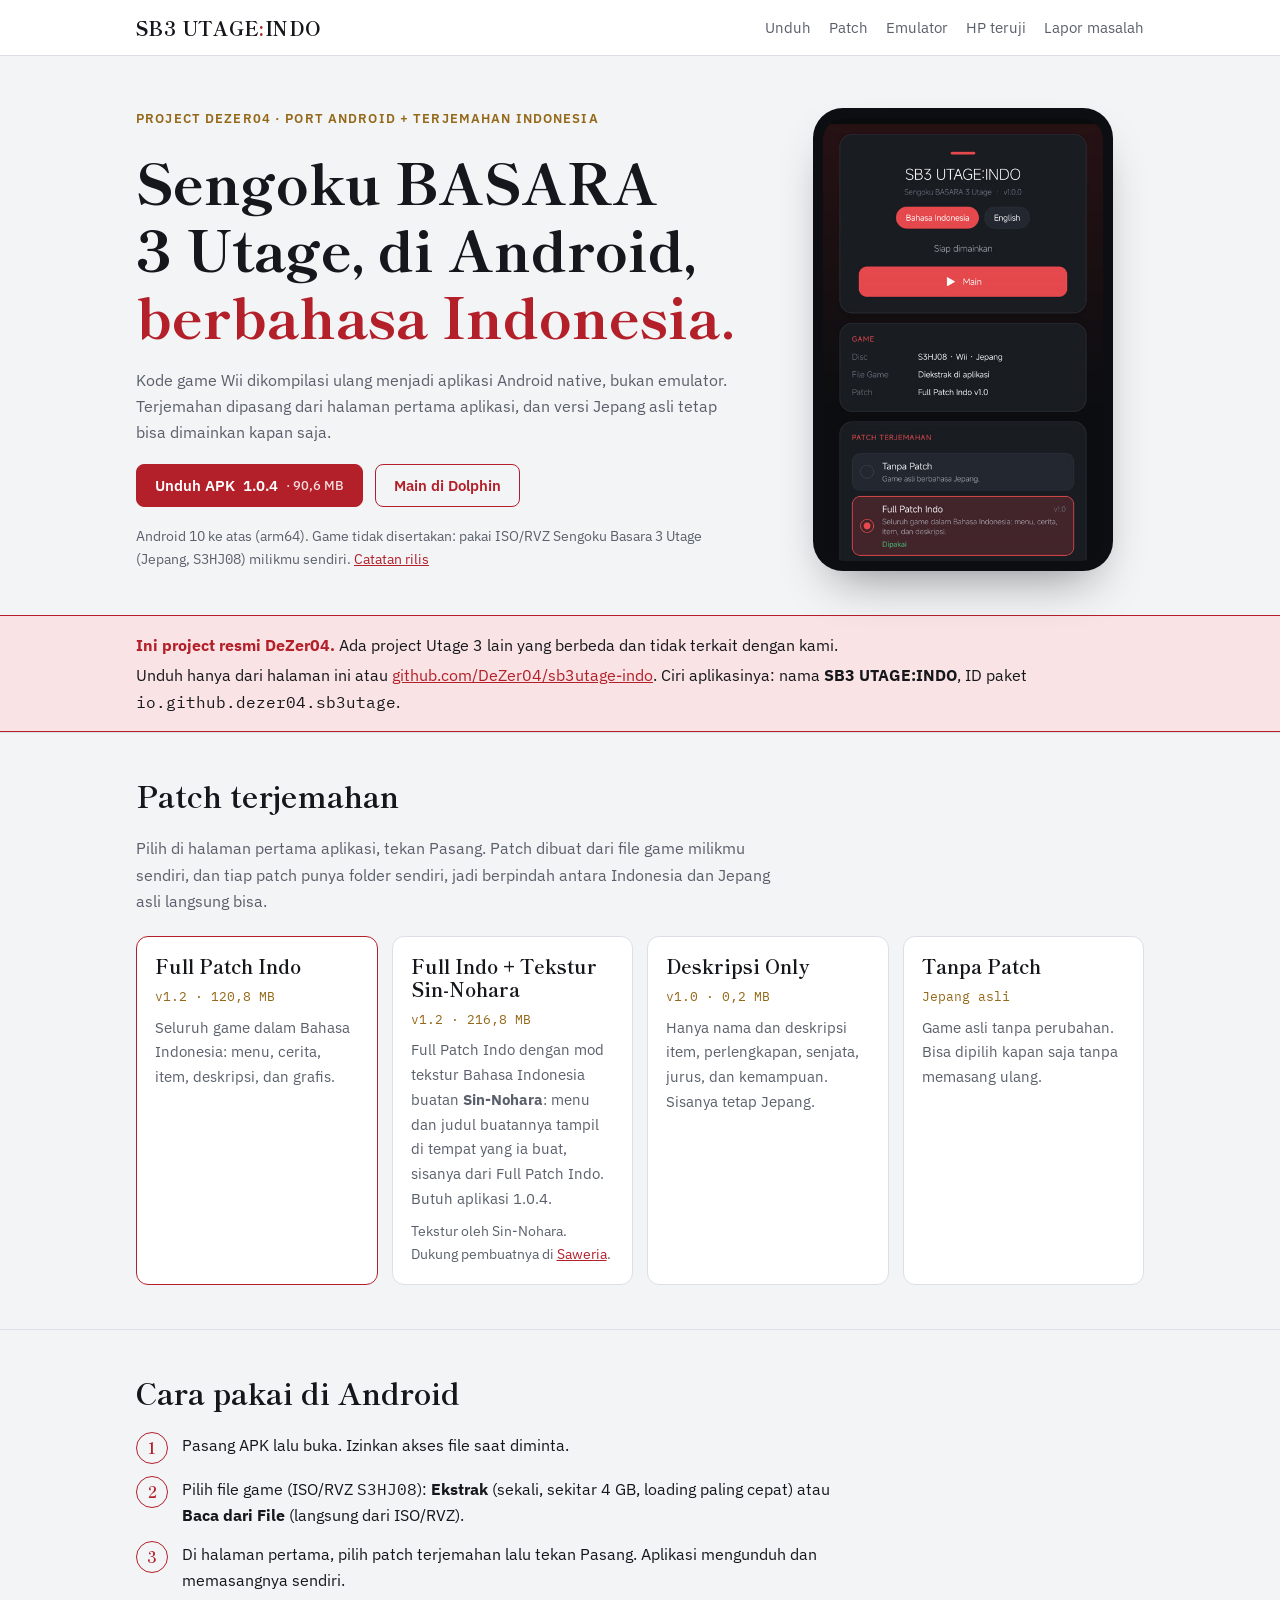
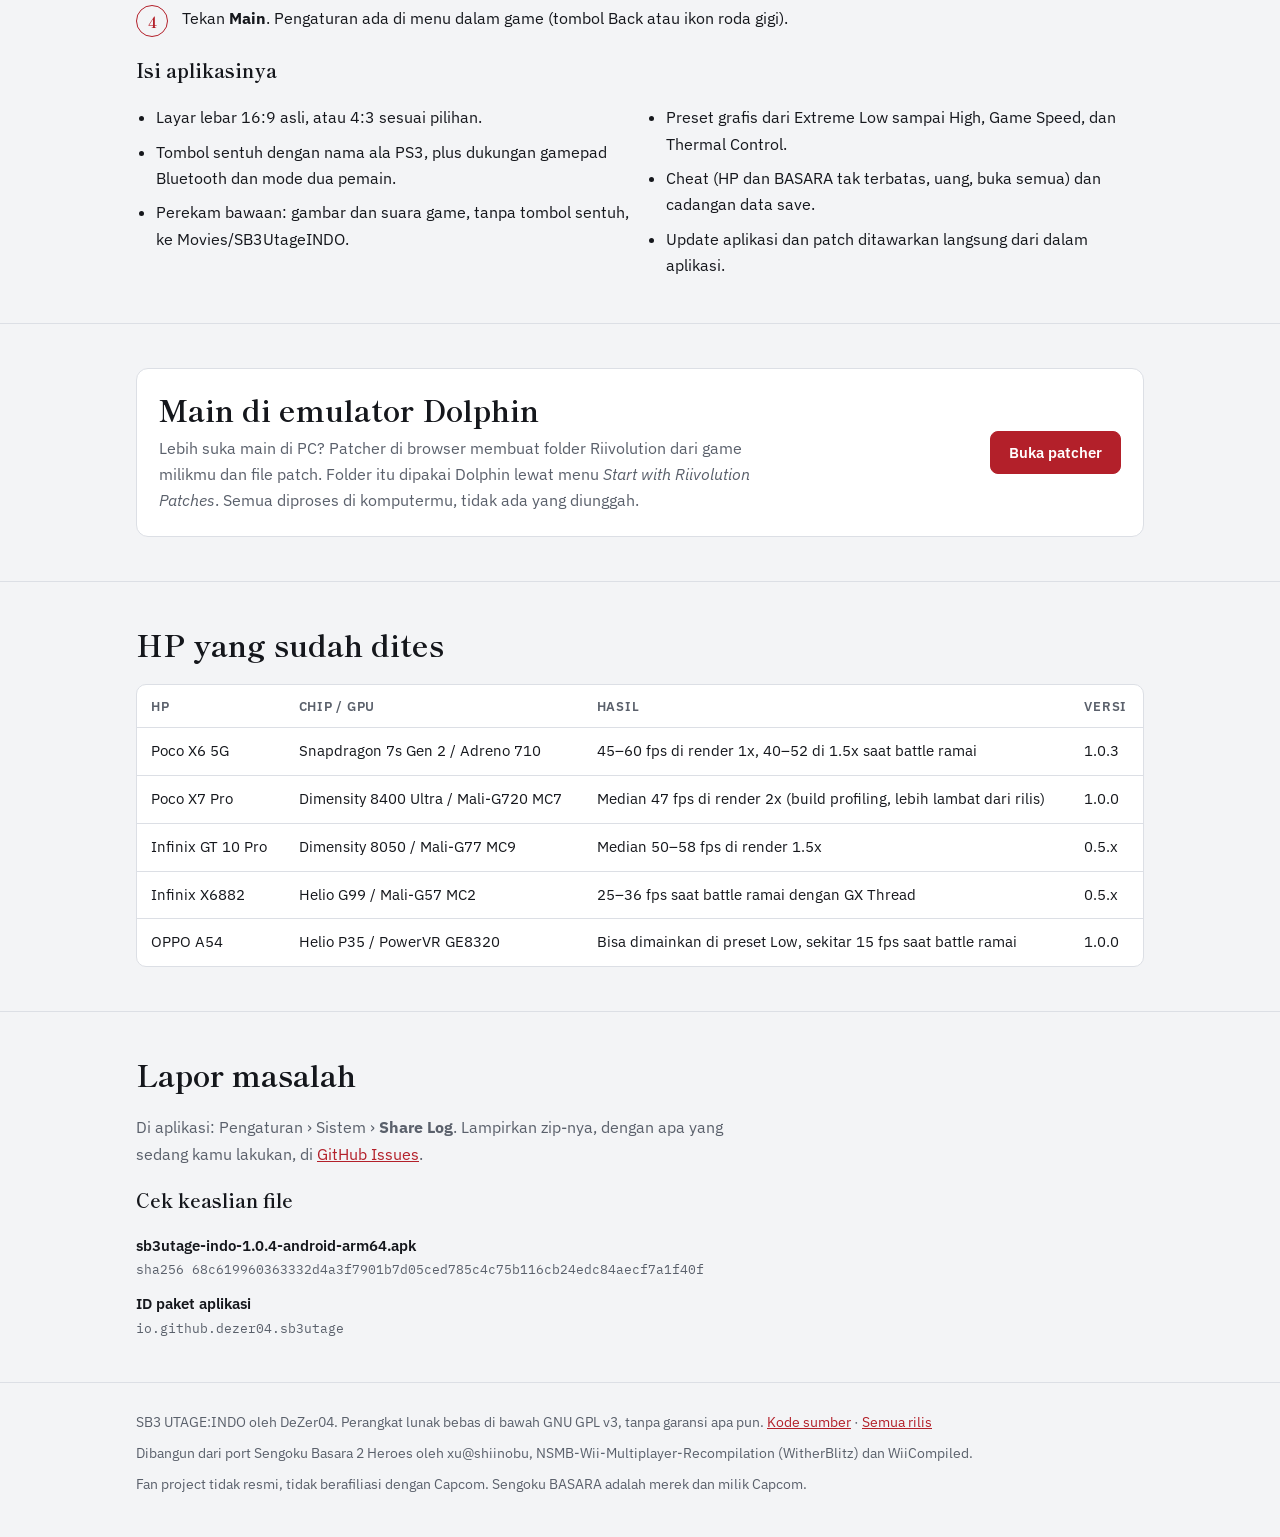
==== docs/index.html @ 21f409cb "1.0.4 (vc68): Full Indo + Sin-Nohara Textures A third translation patch, full-sn: Full Patch Indo v1" ====
<!doctype html>
<html lang="id">
<head>
<meta charset="utf-8">
<meta name="viewport" content="width=device-width, initial-scale=1, viewport-fit=cover">
<title>SB3 UTAGE:INDO</title>
<meta name="description" content="Sengoku BASARA 3 Utage di Android dengan terjemahan Bahasa Indonesia. Project DeZer04: port native (bukan emulator), patch terjemahan, dan patcher untuk Dolphin.">
<link rel="preconnect" href="https://fonts.googleapis.com">
<link rel="stylesheet" href="https://fonts.googleapis.com/css2?family=Shippori+Mincho+B1:wght@700;800&family=IBM+Plex+Sans:wght@400;500;600&family=IBM+Plex+Mono:wght@400;500&display=swap">
<link rel="stylesheet" href="assets/site.css">
<style>
.hero .wrap { display: grid; grid-template-columns: minmax(0, 1.25fr) minmax(0, .75fr); gap: 40px; align-items: center; padding-block: 52px 44px; }
.hero h1 { font-size: clamp(34px, 5.4vw, 56px); font-weight: 800; }
.hero h1 em { font-style: normal; color: var(--crimson); }
.hero .copy { display: grid; gap: 18px; min-width: 0; }
.hero .actions { display: flex; gap: 12px; flex-wrap: wrap; }
.hero .req { font-size: 14px; color: var(--muted); }
.phone { justify-self: center; width: min(300px, 100%); border-radius: 30px; padding: 10px; background: #0d0e11; box-shadow: 0 24px 50px -20px rgba(0,0,0,.45); }
.phone img { display: block; border-radius: 22px; width: 100%; }
.patches { display: grid; grid-template-columns: repeat(auto-fit, minmax(220px, 1fr)); gap: 14px; }
.patch { background: var(--paper); border: 1px solid var(--line); border-radius: 12px; padding: 18px; display: grid; gap: 8px; align-content: start; }
.patch.main { border-color: var(--crimson); }
.patch .ver { font-family: var(--mono); font-size: 13px; color: var(--gold); }
.patch p { font-size: 15px; color: var(--muted); }
.patch .credit { font-size: 14px; }
.features { columns: 2 280px; column-gap: 32px; margin: 0; padding-left: 20px; }
.features li { break-inside: avoid; margin-bottom: 8px; }
.emu { display: grid; grid-template-columns: minmax(0, 1fr) auto; gap: 20px; align-items: center; background: var(--paper); border: 1px solid var(--line); border-radius: 12px; padding: 22px; }
.emu p { color: var(--muted); max-width: 62ch; }
dl.sums { margin: 0; display: grid; gap: 12px; }
dl.sums dt { font-weight: 600; font-size: 15px; }
dl.sums dd { margin: 2px 0 0; font: 13px/1.5 var(--mono); color: var(--muted); overflow-wrap: anywhere; }
@media (max-width: 760px) {
  .hero .wrap { grid-template-columns: 1fr; padding-block: 36px 32px; }
  .emu { grid-template-columns: 1fr; }
}
</style>
</head>
<body>
<header class="top">
  <div class="wrap">
    <a class="mark" href="./">SB3 UTAGE<span>:</span>INDO</a>
    <nav aria-label="Bagian halaman">
      <a href="#unduh">Unduh</a>
      <a href="#patch">Patch</a>
      <a href="patcher/">Emulator</a>
      <a href="#hp">HP teruji</a>
      <a href="#lapor">Lapor masalah</a>
    </nav>
  </div>
</header>

<main>
  <section class="hero" id="unduh">
    <div class="wrap">
      <div class="copy">
        <div class="eyebrow">Project DeZer04 · port Android + terjemahan Indonesia</div>
        <h1>Sengoku BASARA 3 Utage, di Android, <em>berbahasa Indonesia.</em></h1>
        <p class="lead">Kode game Wii dikompilasi ulang menjadi aplikasi Android native, bukan emulator. Terjemahan dipasang dari halaman pertama aplikasi, dan versi Jepang asli tetap bisa dimainkan kapan saja.</p>
        <div class="actions">
          <a class="btn primary" id="apk-link" href="https://github.com/DeZer04/sb3utage-indo/releases/download/v1.0.4/sb3utage-indo-1.0.4-android-arm64.apk">Unduh APK <span id="apk-ver">1.0.4</span> <small id="apk-size">· 90,6 MB</small></a>
          <a class="btn ghost" href="patcher/">Main di Dolphin</a>
        </div>
        <p class="req">Android 10 ke atas (arm64). Game tidak disertakan: pakai ISO/RVZ Sengoku Basara 3 Utage (Jepang, <span class="mono">S3HJ08</span>) milikmu sendiri. <a id="rel-link" href="https://github.com/DeZer04/sb3utage-indo/releases/tag/v1.0.4">Catatan rilis</a></p>
      </div>
      <div class="phone"><img src="assets/launcher.jpg" width="480" height="759" alt="Halaman pertama aplikasi SB3 UTAGE:INDO: tombol Main, info game S3HJ08, dan daftar patch terjemahan."></div>
    </div>
  </section>

  <div class="official" role="note">
    <div class="wrap">
      <p><strong>Ini project resmi DeZer04.</strong> Ada project Utage 3 lain yang berbeda dan tidak terkait dengan kami.</p>
      <p>Unduh hanya dari halaman ini atau <a href="https://github.com/DeZer04/sb3utage-indo">github.com/DeZer04/sb3utage-indo</a>. Ciri aplikasinya: nama <b>SB3 UTAGE:INDO</b>, ID paket <span class="mono">io.github.dezer04.sb3utage</span>.</p>
    </div>
  </div>

  <section class="block" id="patch">
    <div class="wrap">
      <h2>Patch terjemahan</h2>
      <p class="lead">Pilih di halaman pertama aplikasi, tekan Pasang. Patch dibuat dari file game milikmu sendiri, dan tiap patch punya folder sendiri, jadi berpindah antara Indonesia dan Jepang asli langsung bisa.</p>
      <div class="patches">
        <div class="patch main">
          <h3>Full Patch Indo</h3>
          <div class="ver" id="ver-full">v1.2 · 120,8 MB</div>
          <p>Seluruh game dalam Bahasa Indonesia: menu, cerita, item, deskripsi, dan grafis.</p>
        </div>
        <div class="patch">
          <h3>Full Indo + Tekstur Sin-Nohara</h3>
          <div class="ver" id="ver-full-sn">v1.2 · 216,8 MB</div>
          <p>Full Patch Indo dengan mod tekstur Bahasa Indonesia buatan <b>Sin-Nohara</b>: menu dan judul buatannya tampil di tempat yang ia buat, sisanya dari Full Patch Indo. Butuh aplikasi 1.0.4.</p>
          <p class="credit">Tekstur oleh Sin-Nohara. Dukung pembuatnya di <a href="https://saweria.co/SinNohara">Saweria</a>.</p>
        </div>
        <div class="patch">
          <h3>Deskripsi Only</h3>
          <div class="ver" id="ver-desc">v1.0 · 0,2 MB</div>
          <p>Hanya nama dan deskripsi item, perlengkapan, senjata, jurus, dan kemampuan. Sisanya tetap Jepang.</p>
        </div>
        <div class="patch">
          <h3>Tanpa Patch</h3>
          <div class="ver">Jepang asli</div>
          <p>Game asli tanpa perubahan. Bisa dipilih kapan saja tanpa memasang ulang.</p>
        </div>
      </div>
    </div>
  </section>

  <section class="block" id="cara">
    <div class="wrap">
      <h2>Cara pakai di Android</h2>
      <ol class="steps">
        <li><div>Pasang APK lalu buka. Izinkan akses file saat diminta.</div></li>
        <li><div>Pilih file game (ISO/RVZ <span class="mono">S3HJ08</span>): <b>Ekstrak</b> (sekali, sekitar 4 GB, loading paling cepat) atau <b>Baca dari File</b> (langsung dari ISO/RVZ).</div></li>
        <li><div>Di halaman pertama, pilih patch terjemahan lalu tekan Pasang. Aplikasi mengunduh dan memasangnya sendiri.</div></li>
        <li><div>Tekan <b>Main</b>. Pengaturan ada di menu dalam game (tombol Back atau ikon roda gigi).</div></li>
      </ol>
      <h3>Isi aplikasinya</h3>
      <ul class="features">
        <li>Layar lebar 16:9 asli, atau 4:3 sesuai pilihan.</li>
        <li>Tombol sentuh dengan nama ala PS3, plus dukungan gamepad Bluetooth dan mode dua pemain.</li>
        <li>Perekam bawaan: gambar dan suara game, tanpa tombol sentuh, ke Movies/SB3UtageINDO.</li>
        <li>Preset grafis dari Extreme Low sampai High, Game Speed, dan Thermal Control.</li>
        <li>Cheat (HP dan BASARA tak terbatas, uang, buka semua) dan cadangan data save.</li>
        <li>Update aplikasi dan patch ditawarkan langsung dari dalam aplikasi.</li>
      </ul>
    </div>
  </section>

  <section class="block" id="emulator">
    <div class="wrap">
      <div class="emu">
        <div style="display:grid;gap:8px">
          <h2>Main di emulator Dolphin</h2>
          <p>Lebih suka main di PC? Patcher di browser membuat folder Riivolution dari game milikmu dan file patch. Folder itu dipakai Dolphin lewat menu <i>Start with Riivolution Patches</i>. Semua diproses di komputermu, tidak ada yang diunggah.</p>
        </div>
        <a class="btn primary" href="patcher/">Buka patcher</a>
      </div>
    </div>
  </section>

  <section class="block" id="hp">
    <div class="wrap">
      <h2>HP yang sudah dites</h2>
      <div class="table">
        <table>
          <thead><tr><th>HP</th><th>Chip / GPU</th><th>Hasil</th><th>Versi</th></tr></thead>
          <tbody>
            <tr><td>Poco X6 5G</td><td>Snapdragon 7s Gen 2 / Adreno 710</td><td>45–60 fps di render 1x, 40–52 di 1.5x saat battle ramai</td><td class="num">1.0.3</td></tr>
            <tr><td>Poco X7 Pro</td><td>Dimensity 8400 Ultra / Mali-G720 MC7</td><td>Median 47 fps di render 2x (build profiling, lebih lambat dari rilis)</td><td class="num">1.0.0</td></tr>
            <tr><td>Infinix GT 10 Pro</td><td>Dimensity 8050 / Mali-G77 MC9</td><td>Median 50–58 fps di render 1.5x</td><td class="num">0.5.x</td></tr>
            <tr><td>Infinix X6882</td><td>Helio G99 / Mali-G57 MC2</td><td>25–36 fps saat battle ramai dengan GX Thread</td><td class="num">0.5.x</td></tr>
            <tr><td>OPPO A54</td><td>Helio P35 / PowerVR GE8320</td><td>Bisa dimainkan di preset Low, sekitar 15 fps saat battle ramai</td><td class="num">1.0.0</td></tr>
          </tbody>
        </table>
      </div>
    </div>
  </section>

  <section class="block" id="lapor">
    <div class="wrap">
      <h2>Lapor masalah</h2>
      <p class="lead">Di aplikasi: Pengaturan › Sistem › <b>Share Log</b>. Lampirkan zip-nya, dengan apa yang sedang kamu lakukan, di <a href="https://github.com/DeZer04/sb3utage-indo/issues">GitHub Issues</a>.</p>
      <h3>Cek keaslian file</h3>
      <dl class="sums">
        <div><dt id="sum-apk-name">sb3utage-indo-1.0.4-android-arm64.apk</dt><dd id="sum-apk">sha256 68c619960363332d4a3f7901b7d05ced785c4c75b116cb24edc84aecf7a1f40f</dd></div>
        <div><dt>ID paket aplikasi</dt><dd>io.github.dezer04.sb3utage</dd></div>
      </dl>
    </div>
  </section>
</main>

<footer>
  <div class="wrap">
    <p>SB3 UTAGE:INDO oleh DeZer04. Perangkat lunak bebas di bawah GNU GPL v3, tanpa garansi apa pun. <a href="https://github.com/DeZer04/sb3utage-indo">Kode sumber</a> · <a href="https://github.com/DeZer04/sb3utage-indo/releases">Semua rilis</a></p>
    <p>Dibangun dari port Sengoku Basara 2 Heroes oleh xu@shiinobu, NSMB-Wii-Multiplayer-Recompilation (WitherBlitz) dan WiiCompiled.</p>
    <p>Fan project tidak resmi, tidak berafiliasi dengan Capcom. Sengoku BASARA adalah merek dan milik Capcom.</p>
  </div>
</footer>

<script>
// The newest release (pre-releases included, as the app's updater) and the patch catalog, when GitHub
// answers; the page reads correctly with the values written above when it does not.
(function () {
  const newer = (a, b) => {
    const x = a.split('.').map((n) => parseInt(n, 10) || 0), y = b.split('.').map((n) => parseInt(n, 10) || 0);
    for (let i = 0; i < Math.max(x.length, y.length); i++) if ((x[i] || 0) !== (y[i] || 0)) return (x[i] || 0) > (y[i] || 0);
    return false;
  };
  // Decimal megabytes with an Indonesian comma, as the release notes write them.
  const mb = (n) => (n / 1e6).toFixed(1).replace('.', ',') + ' MB';
  fetch('https://api.github.com/repos/DeZer04/sb3utage-indo/releases?per_page=20')
    .then((r) => (r.ok ? r.json() : Promise.reject()))
    .then((list) => {
      let best = null;
      for (const rel of list) {
        if (rel.draft) continue;
        const apk = (rel.assets || []).find((a) => a.name.endsWith('-android-arm64.apk'));
        if (!apk) continue;
        const v = rel.tag_name.replace(/^v/i, '');
        if (!best || newer(v, best.v)) best = { v, apk, url: rel.html_url };
      }
      if (!best) return;
      document.getElementById('apk-link').href = best.apk.browser_download_url;
      document.getElementById('apk-ver').textContent = best.v;
      document.getElementById('apk-size').textContent = '· ' + mb(best.apk.size);
      document.getElementById('rel-link').href = best.url;
      document.getElementById('sum-apk-name').textContent = best.apk.name;
      if (best.apk.digest) document.getElementById('sum-apk').textContent = best.apk.digest.replace(':', ' ');
    })
    .catch(() => {});
  fetch('https://raw.githubusercontent.com/DeZer04/sb3utage-indo/main/patches.json')
    .then((r) => (r.ok ? r.json() : Promise.reject()))
    .then((cat) => {
      for (const p of [...(cat.patches || []), ...(cat.patches2 || [])]) {
        const el = ['full', 'full-sn', 'desc'].includes(p.id) && document.getElementById('ver-' + p.id);
        if (el) el.textContent = 'v' + p.version + ' · ' + mb(p.size);
      }
    })
    .catch(() => {});
})();
</script>
</body>
</html>
---- docs/assets/site.css ----
/* SB3 UTAGE:INDO site. Ink and paper with Basara crimson and a gold trim; a mincho display face for the
   Sengoku voice, Plex for reading and for the data (versions, sizes, checksums). */
:root {
  --bg: #f3f4f6;
  --paper: #ffffff;
  --ink: #15171c;
  --muted: #5a606b;
  --line: #dcdfe5;
  --crimson: #b3202a;
  --crimson-ink: #ffffff;
  --crimson-wash: #f9e3e4;
  --gold: #946818;
  --ok: #1d7a4b;
  --warn: #9a5a00;
  --display: "Shippori Mincho B1", "Noto Serif JP", Georgia, serif;
  --body: "IBM Plex Sans", "Segoe UI", system-ui, sans-serif;
  --mono: "IBM Plex Mono", ui-monospace, Menlo, Consolas, monospace;
  color-scheme: light;
}
@media (prefers-color-scheme: dark) {
  :root:not([data-theme="light"]) {
    --bg: #111216; --paper: #1a1c22; --ink: #e9eaee; --muted: #9aa0ab; --line: #2b2e36;
    --crimson: #ff5a62; --crimson-ink: #1a0b0c; --crimson-wash: #36191c; --gold: #d9a74b;
    --ok: #4cc38a; --warn: #e0a34a; color-scheme: dark;
  }
}
:root[data-theme="dark"] {
  --bg: #111216; --paper: #1a1c22; --ink: #e9eaee; --muted: #9aa0ab; --line: #2b2e36;
  --crimson: #ff5a62; --crimson-ink: #1a0b0c; --crimson-wash: #36191c; --gold: #d9a74b;
  --ok: #4cc38a; --warn: #e0a34a; color-scheme: dark;
}
* { box-sizing: border-box; }
[hidden] { display: none !important; }
html { -webkit-text-size-adjust: 100%; }
body {
  margin: 0; background: var(--bg); color: var(--ink); font: 16px/1.65 var(--body);
}
.wrap {
  max-width: 1040px; margin: 0 auto;
  padding-left: max(16px, env(safe-area-inset-left, 0px));
  padding-right: max(16px, env(safe-area-inset-right, 0px));
}
a { color: var(--crimson); }
a:focus-visible, button:focus-visible, .btn:focus-visible { outline: 3px solid var(--gold); outline-offset: 2px; }
img { max-width: 100%; height: auto; }
h1, h2, h3 { font-family: var(--display); line-height: 1.2; text-wrap: balance; margin: 0; }
h2 { font-size: clamp(24px, 3.2vw, 30px); }
h3 { font-size: 19px; }
p { margin: 0; }
.eyebrow { font-size: 12.5px; letter-spacing: .09em; text-transform: uppercase; font-weight: 600; color: var(--gold); }
.muted { color: var(--muted); }
.mono { font-family: var(--mono); }

/* top bar */
.top { border-bottom: 1px solid var(--line); background: var(--paper); }
.top .wrap { display: flex; align-items: center; justify-content: space-between; gap: 16px; flex-wrap: wrap; padding-block: 12px; }
.mark { font-family: var(--display); font-weight: 800; font-size: 19px; color: var(--ink); text-decoration: none; letter-spacing: .02em; }
.mark span { color: var(--crimson); }
.top nav { display: flex; gap: 6px 18px; flex-wrap: wrap; font-size: 14.5px; }
.top nav a { color: var(--muted); text-decoration: none; }
.top nav a:hover { color: var(--ink); }

/* buttons */
.btn {
  display: inline-flex; align-items: center; gap: 8px; font: 600 15px var(--body); text-decoration: none;
  border-radius: 8px; padding: 11px 18px; border: 1.5px solid var(--crimson); cursor: pointer;
}
.btn.primary { background: var(--crimson); color: var(--crimson-ink); }
.btn.ghost { background: transparent; color: var(--crimson); }
.btn[disabled] { opacity: .45; cursor: not-allowed; }
.btn small { font-weight: 500; opacity: .85; }

section.block { padding-block: 44px; border-top: 1px solid var(--line); }
section.block > .wrap { display: grid; gap: 22px; }
/* Grid children shrink to the screen; a wide table scrolls inside its own box instead of widening the page. */
.wrap > * { min-width: 0; }
.lead { max-width: 64ch; color: var(--muted); }

/* the official-project band */
.official { background: var(--crimson-wash); border-block: 1.5px solid var(--crimson); }
.official .wrap { padding-block: 16px; display: grid; gap: 4px; }
.official strong { color: var(--crimson); }

table { border-collapse: collapse; width: 100%; font-size: 15px; }
.table { overflow-x: auto; border: 1px solid var(--line); border-radius: 10px; background: var(--paper); }
th, td { text-align: left; padding: 11px 14px; border-top: 1px solid var(--line); vertical-align: top; }
thead th { border-top: 0; font-size: 12.5px; letter-spacing: .06em; text-transform: uppercase; color: var(--muted); font-weight: 600; }
td.num { font-variant-numeric: tabular-nums; white-space: nowrap; }

ol.steps { margin: 0; padding: 0; list-style: none; counter-reset: s; display: grid; gap: 12px; max-width: 70ch; }
ol.steps > li { counter-increment: s; display: grid; grid-template-columns: 34px 1fr; gap: 12px; align-items: start; }
ol.steps > li::before {
  content: counter(s); font: 700 15px var(--display); color: var(--crimson); border: 1.5px solid var(--crimson);
  border-radius: 50%; width: 30px; height: 30px; display: grid; place-items: center;
}

footer { border-top: 1px solid var(--line); padding-block: 28px 40px; color: var(--muted); font-size: 14px; }
footer .wrap { display: grid; gap: 8px; }

@media (prefers-reduced-motion: no-preference) {
  .btn { transition: filter .15s, transform .15s; }
  .btn:not([disabled]):hover { filter: brightness(1.07); }
}
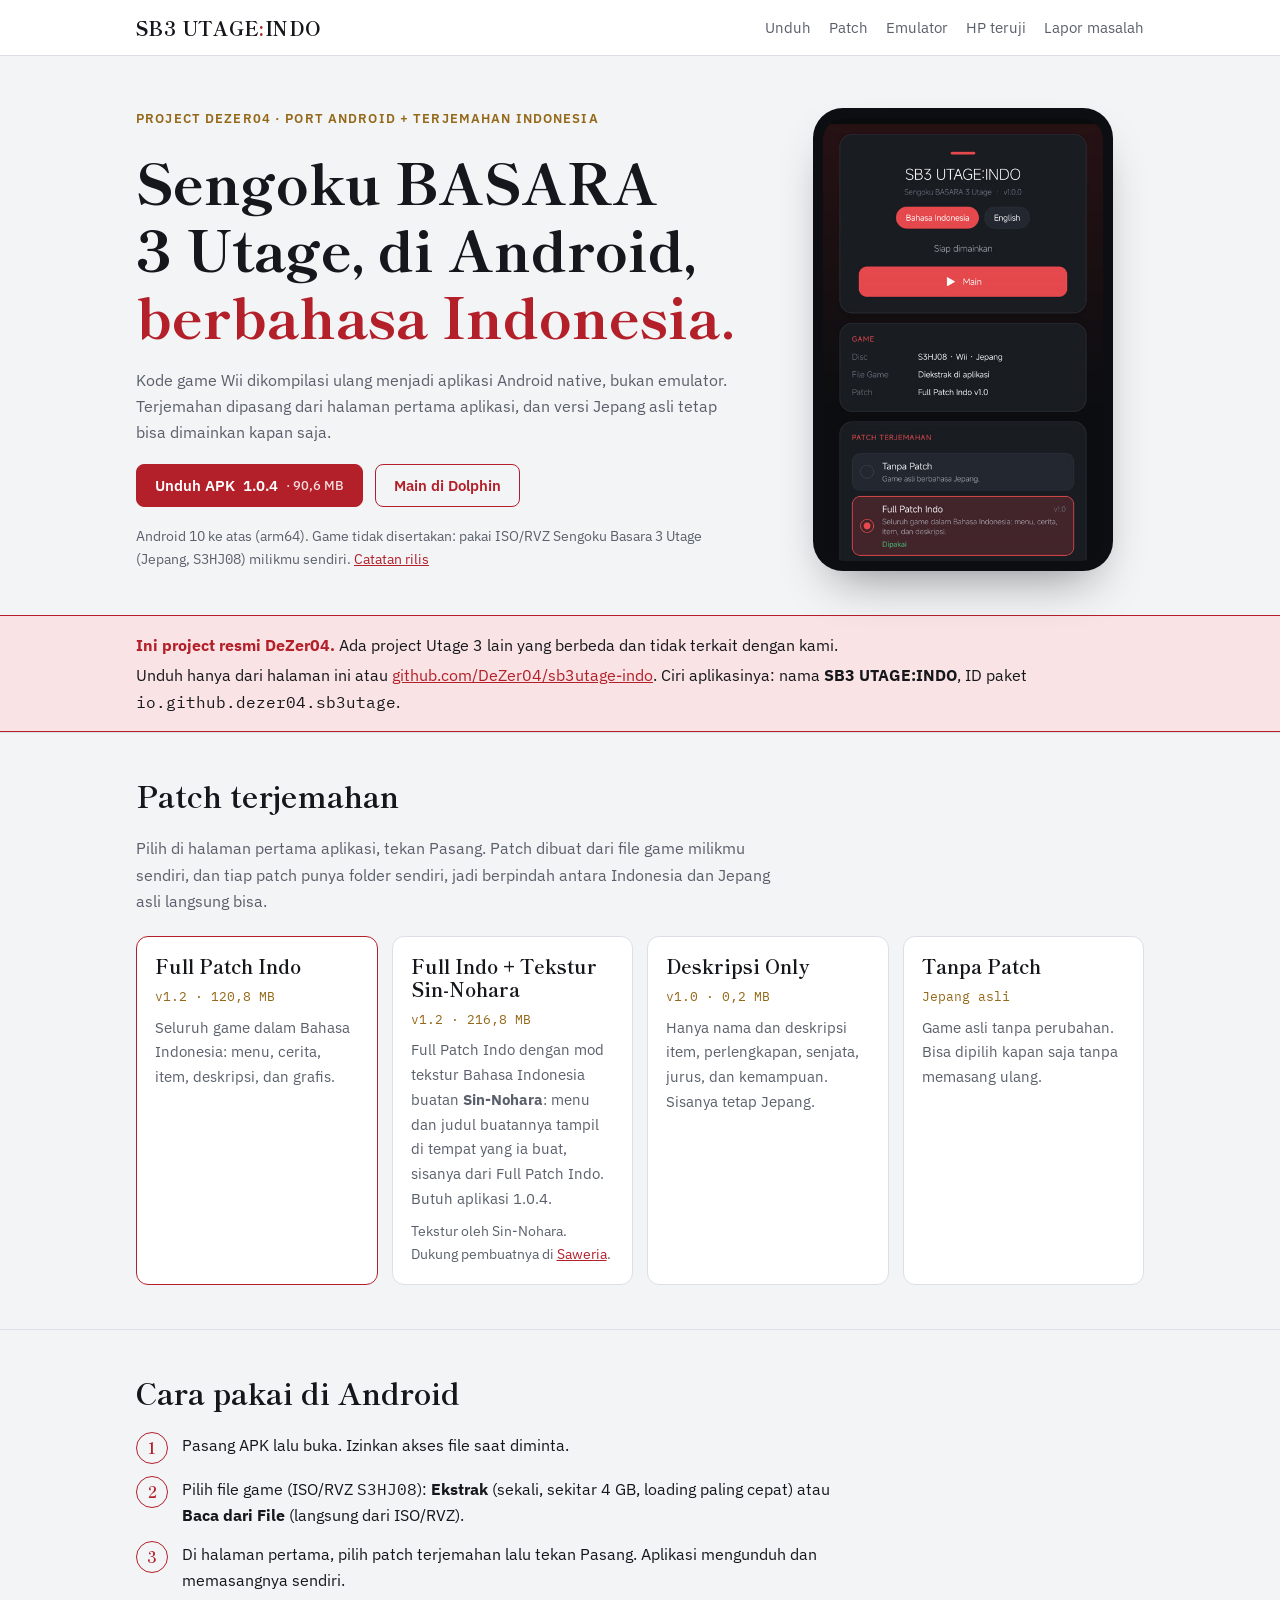
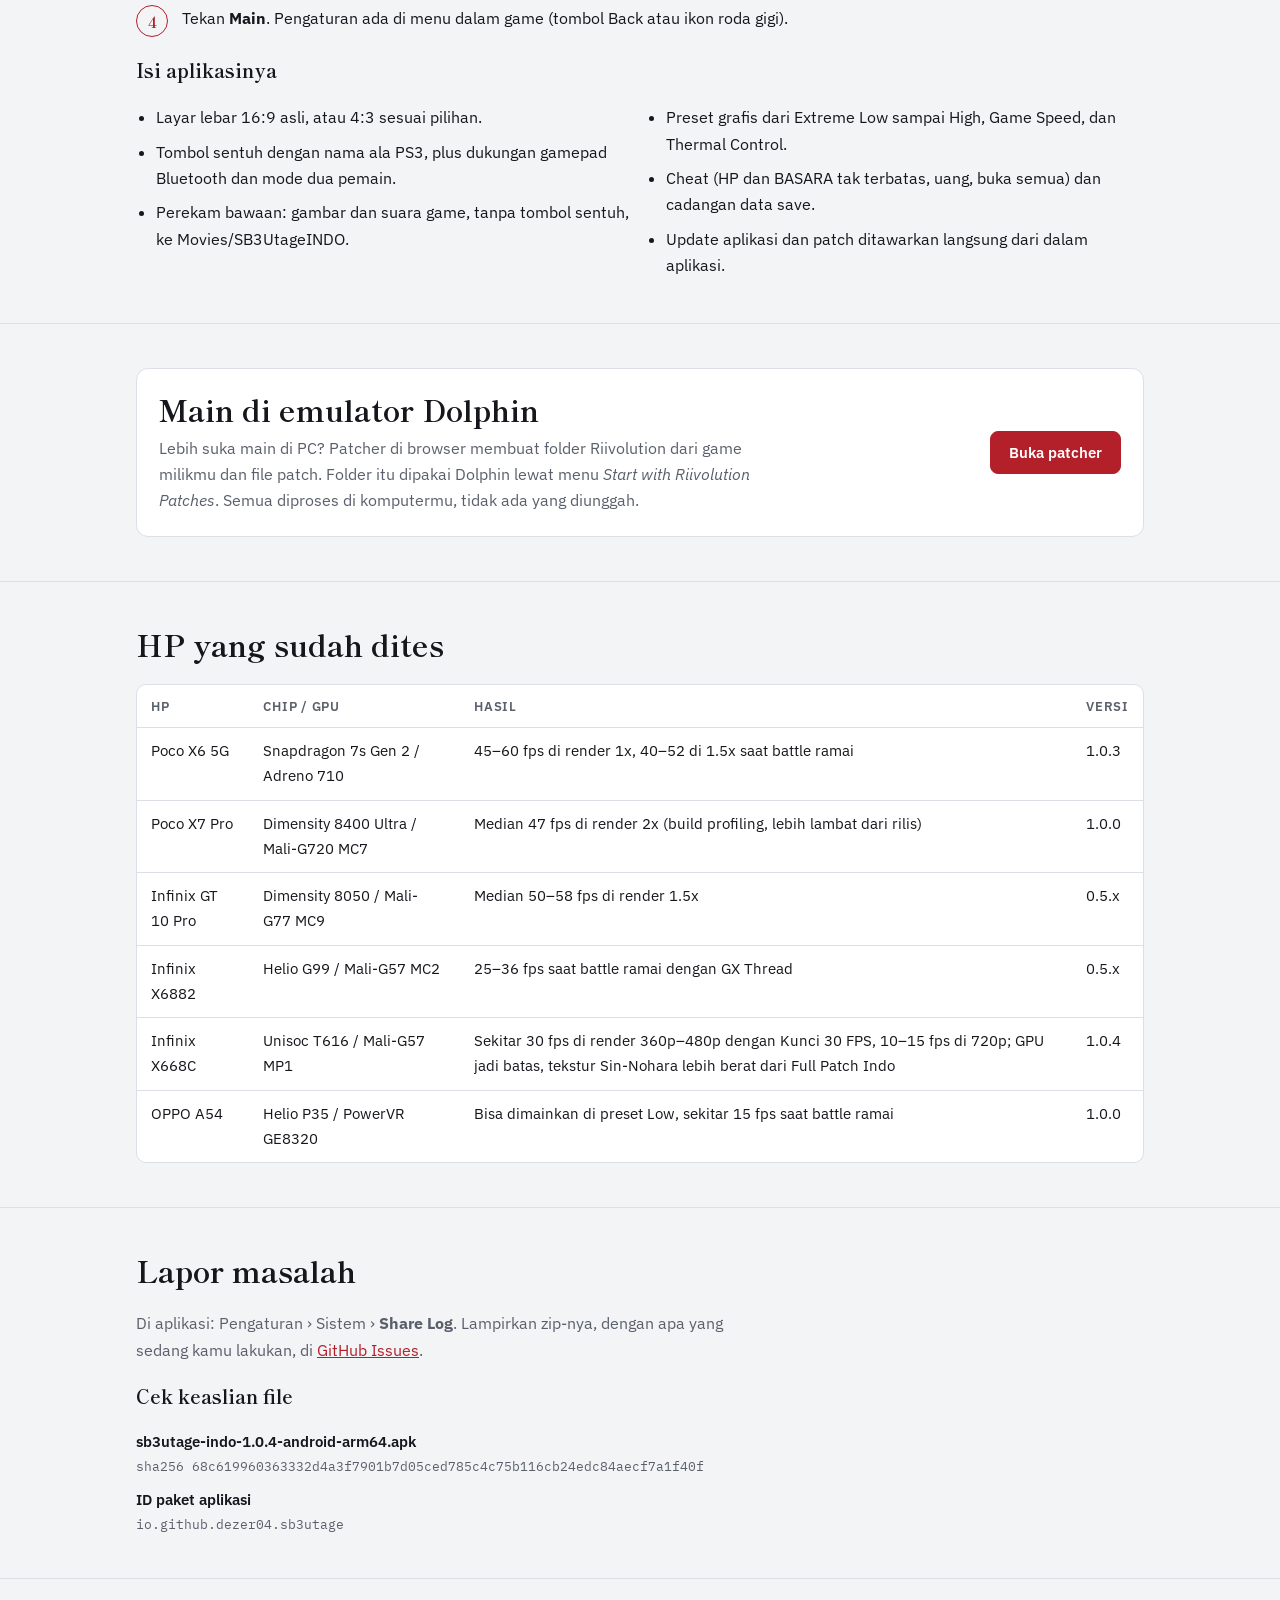
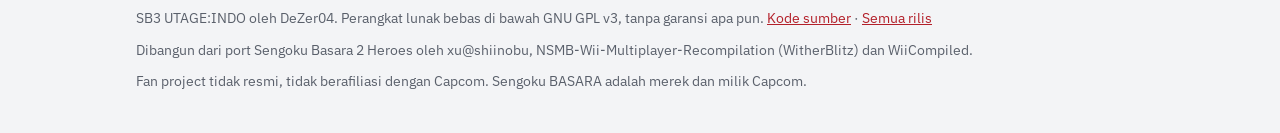
==== commit b146e489: "Tested phones: Infinix X668C (Unisoc T616, Mali-G57 MP1) A tester's log and review on 1.0.4: about 3" ====
--- a/docs/index.html
+++ b/docs/index.html
@@ -148,6 +148,7 @@
             <tr><td>Poco X7 Pro</td><td>Dimensity 8400 Ultra / Mali-G720 MC7</td><td>Median 47 fps di render 2x (build profiling, lebih lambat dari rilis)</td><td class="num">1.0.0</td></tr>
             <tr><td>Infinix GT 10 Pro</td><td>Dimensity 8050 / Mali-G77 MC9</td><td>Median 50–58 fps di render 1.5x</td><td class="num">0.5.x</td></tr>
             <tr><td>Infinix X6882</td><td>Helio G99 / Mali-G57 MC2</td><td>25–36 fps saat battle ramai dengan GX Thread</td><td class="num">0.5.x</td></tr>
+            <tr><td>Infinix X668C</td><td>Unisoc T616 / Mali-G57 MP1</td><td>Sekitar 30 fps di render 360p–480p dengan Kunci 30 FPS, 10–15 fps di 720p; GPU jadi batas, tekstur Sin-Nohara lebih berat dari Full Patch Indo</td><td class="num">1.0.4</td></tr>
             <tr><td>OPPO A54</td><td>Helio P35 / PowerVR GE8320</td><td>Bisa dimainkan di preset Low, sekitar 15 fps saat battle ramai</td><td class="num">1.0.0</td></tr>
           </tbody>
         </table>
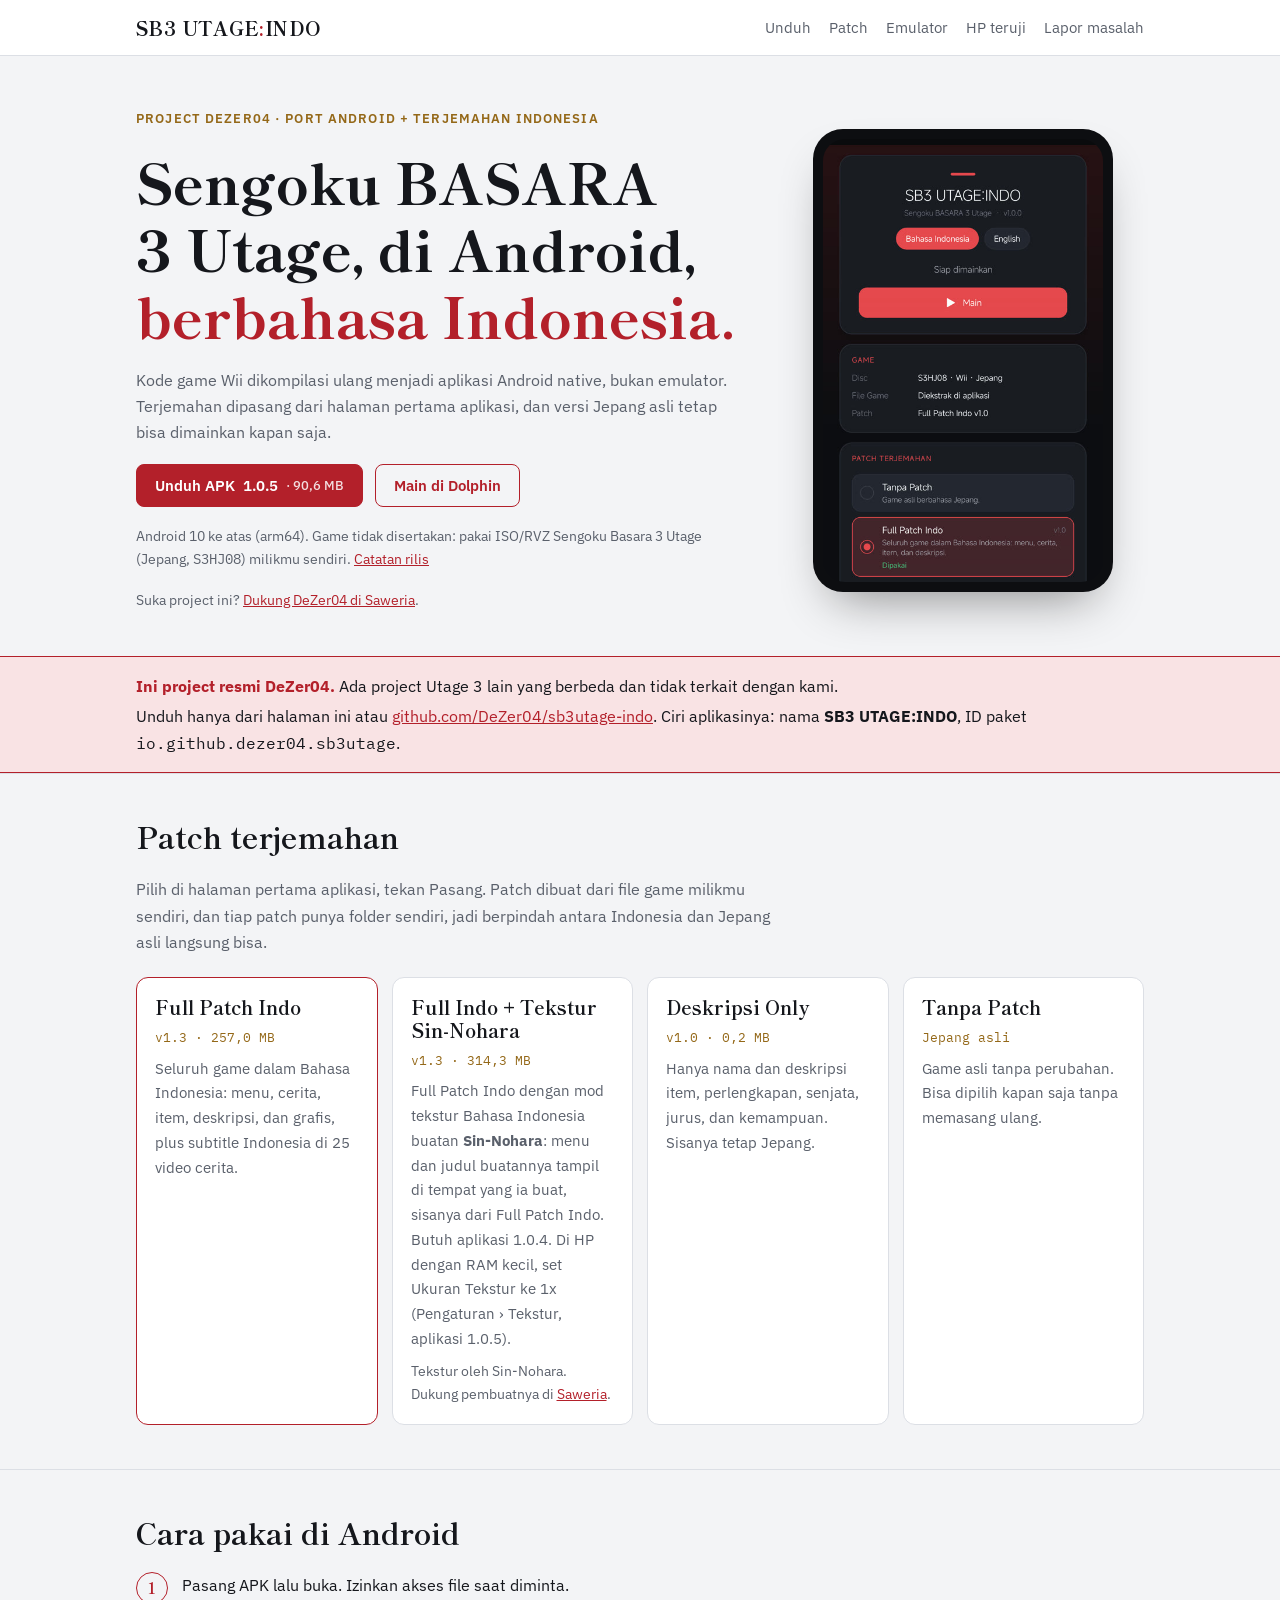
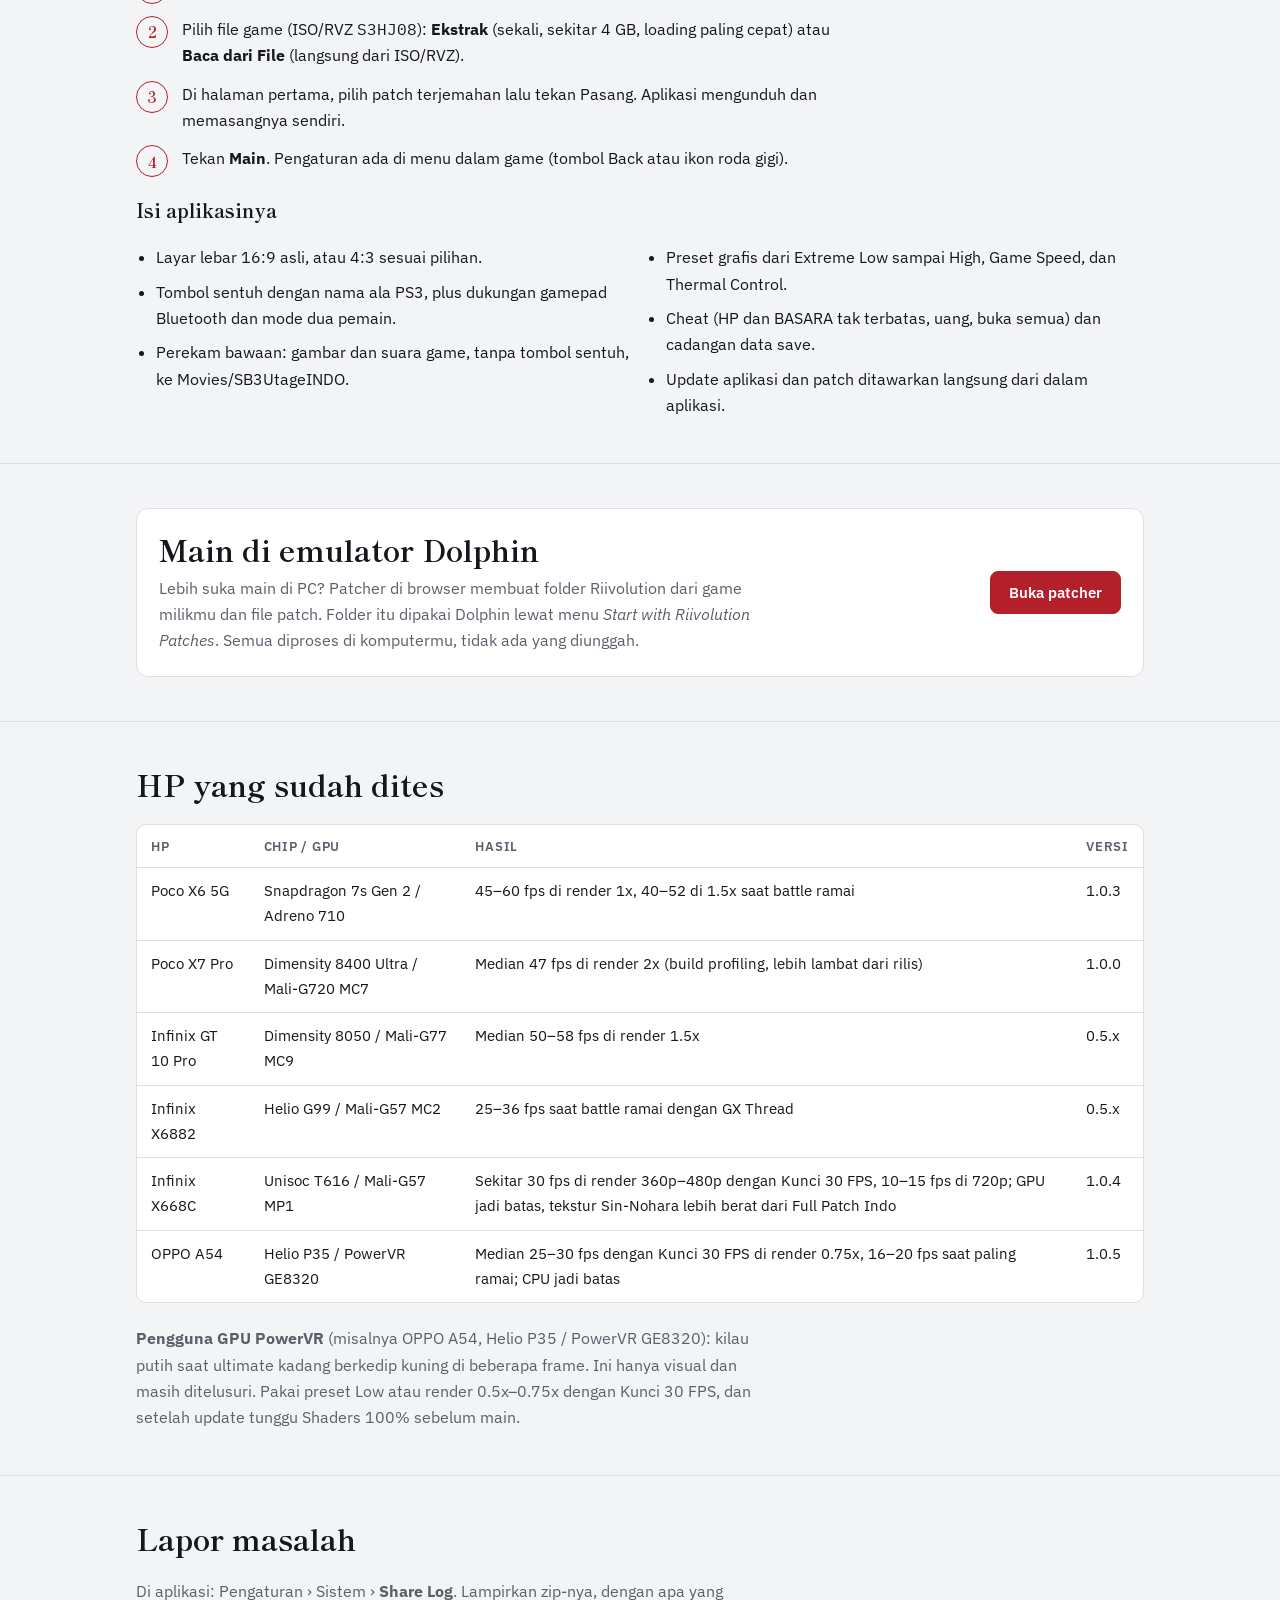
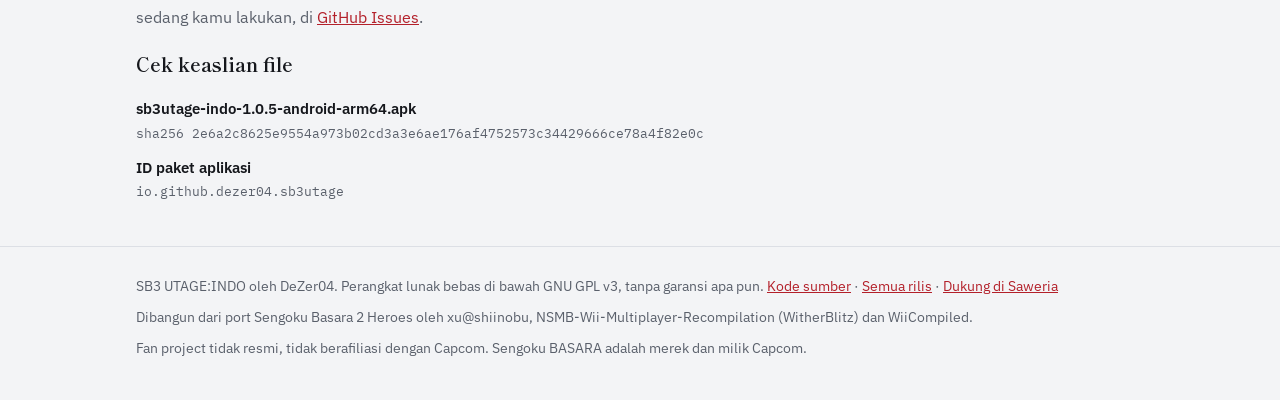
==== commit 242fc91a: "1.0.5 (vc69): steadier sound on slow phones, Texture Size, Full Patch Indo v1.3 - Audio: the stretch" ====
--- a/docs/index.html
+++ b/docs/index.html
@@ -58,10 +58,11 @@
         <h1>Sengoku BASARA 3 Utage, di Android, <em>berbahasa Indonesia.</em></h1>
         <p class="lead">Kode game Wii dikompilasi ulang menjadi aplikasi Android native, bukan emulator. Terjemahan dipasang dari halaman pertama aplikasi, dan versi Jepang asli tetap bisa dimainkan kapan saja.</p>
         <div class="actions">
-          <a class="btn primary" id="apk-link" href="https://github.com/DeZer04/sb3utage-indo/releases/download/v1.0.4/sb3utage-indo-1.0.4-android-arm64.apk">Unduh APK <span id="apk-ver">1.0.4</span> <small id="apk-size">· 90,6 MB</small></a>
+          <a class="btn primary" id="apk-link" href="https://github.com/DeZer04/sb3utage-indo/releases/download/v1.0.5/sb3utage-indo-1.0.5-android-arm64.apk">Unduh APK <span id="apk-ver">1.0.5</span> <small id="apk-size">· 90,6 MB</small></a>
           <a class="btn ghost" href="patcher/">Main di Dolphin</a>
         </div>
-        <p class="req">Android 10 ke atas (arm64). Game tidak disertakan: pakai ISO/RVZ Sengoku Basara 3 Utage (Jepang, <span class="mono">S3HJ08</span>) milikmu sendiri. <a id="rel-link" href="https://github.com/DeZer04/sb3utage-indo/releases/tag/v1.0.4">Catatan rilis</a></p>
+        <p class="req">Android 10 ke atas (arm64). Game tidak disertakan: pakai ISO/RVZ Sengoku Basara 3 Utage (Jepang, <span class="mono">S3HJ08</span>) milikmu sendiri. <a id="rel-link" href="https://github.com/DeZer04/sb3utage-indo/releases/tag/v1.0.5">Catatan rilis</a></p>
+        <p class="req">Suka project ini? <a href="https://saweria.co/deozz">Dukung DeZer04 di Saweria</a>.</p>
       </div>
       <div class="phone"><img src="assets/launcher.jpg" width="480" height="759" alt="Halaman pertama aplikasi SB3 UTAGE:INDO: tombol Main, info game S3HJ08, dan daftar patch terjemahan."></div>
     </div>
@@ -81,13 +82,13 @@
       <div class="patches">
         <div class="patch main">
           <h3>Full Patch Indo</h3>
-          <div class="ver" id="ver-full">v1.2 · 120,8 MB</div>
-          <p>Seluruh game dalam Bahasa Indonesia: menu, cerita, item, deskripsi, dan grafis.</p>
+          <div class="ver" id="ver-full">v1.3 · 257,0 MB</div>
+          <p>Seluruh game dalam Bahasa Indonesia: menu, cerita, item, deskripsi, dan grafis, plus subtitle Indonesia di 25 video cerita.</p>
         </div>
         <div class="patch">
           <h3>Full Indo + Tekstur Sin-Nohara</h3>
-          <div class="ver" id="ver-full-sn">v1.2 · 216,8 MB</div>
-          <p>Full Patch Indo dengan mod tekstur Bahasa Indonesia buatan <b>Sin-Nohara</b>: menu dan judul buatannya tampil di tempat yang ia buat, sisanya dari Full Patch Indo. Butuh aplikasi 1.0.4.</p>
+          <div class="ver" id="ver-full-sn">v1.3 · 314,3 MB</div>
+          <p>Full Patch Indo dengan mod tekstur Bahasa Indonesia buatan <b>Sin-Nohara</b>: menu dan judul buatannya tampil di tempat yang ia buat, sisanya dari Full Patch Indo. Butuh aplikasi 1.0.4. Di HP dengan RAM kecil, set Ukuran Tekstur ke 1x (Pengaturan › Tekstur, aplikasi 1.0.5).</p>
           <p class="credit">Tekstur oleh Sin-Nohara. Dukung pembuatnya di <a href="https://saweria.co/SinNohara">Saweria</a>.</p>
         </div>
         <div class="patch">
@@ -149,10 +150,11 @@
             <tr><td>Infinix GT 10 Pro</td><td>Dimensity 8050 / Mali-G77 MC9</td><td>Median 50–58 fps di render 1.5x</td><td class="num">0.5.x</td></tr>
             <tr><td>Infinix X6882</td><td>Helio G99 / Mali-G57 MC2</td><td>25–36 fps saat battle ramai dengan GX Thread</td><td class="num">0.5.x</td></tr>
             <tr><td>Infinix X668C</td><td>Unisoc T616 / Mali-G57 MP1</td><td>Sekitar 30 fps di render 360p–480p dengan Kunci 30 FPS, 10–15 fps di 720p; GPU jadi batas, tekstur Sin-Nohara lebih berat dari Full Patch Indo</td><td class="num">1.0.4</td></tr>
-            <tr><td>OPPO A54</td><td>Helio P35 / PowerVR GE8320</td><td>Bisa dimainkan di preset Low, sekitar 15 fps saat battle ramai</td><td class="num">1.0.0</td></tr>
+            <tr><td>OPPO A54</td><td>Helio P35 / PowerVR GE8320</td><td>Median 25–30 fps dengan Kunci 30 FPS di render 0.75x, 16–20 fps saat paling ramai; CPU jadi batas</td><td class="num">1.0.5</td></tr>
           </tbody>
         </table>
       </div>
+      <p class="lead"><b>Pengguna GPU PowerVR</b> (misalnya OPPO A54, Helio P35 / PowerVR GE8320): kilau putih saat ultimate kadang berkedip kuning di beberapa frame. Ini hanya visual dan masih ditelusuri. Pakai preset Low atau render 0.5x–0.75x dengan Kunci 30 FPS, dan setelah update tunggu Shaders 100% sebelum main.</p>
     </div>
   </section>
 
@@ -162,7 +164,7 @@
       <p class="lead">Di aplikasi: Pengaturan › Sistem › <b>Share Log</b>. Lampirkan zip-nya, dengan apa yang sedang kamu lakukan, di <a href="https://github.com/DeZer04/sb3utage-indo/issues">GitHub Issues</a>.</p>
       <h3>Cek keaslian file</h3>
       <dl class="sums">
-        <div><dt id="sum-apk-name">sb3utage-indo-1.0.4-android-arm64.apk</dt><dd id="sum-apk">sha256 68c619960363332d4a3f7901b7d05ced785c4c75b116cb24edc84aecf7a1f40f</dd></div>
+        <div><dt id="sum-apk-name">sb3utage-indo-1.0.5-android-arm64.apk</dt><dd id="sum-apk">sha256 2e6a2c8625e9554a973b02cd3a3e6ae176af4752573c34429666ce78a4f82e0c</dd></div>
         <div><dt>ID paket aplikasi</dt><dd>io.github.dezer04.sb3utage</dd></div>
       </dl>
     </div>
@@ -171,7 +173,7 @@
 
 <footer>
   <div class="wrap">
-    <p>SB3 UTAGE:INDO oleh DeZer04. Perangkat lunak bebas di bawah GNU GPL v3, tanpa garansi apa pun. <a href="https://github.com/DeZer04/sb3utage-indo">Kode sumber</a> · <a href="https://github.com/DeZer04/sb3utage-indo/releases">Semua rilis</a></p>
+    <p>SB3 UTAGE:INDO oleh DeZer04. Perangkat lunak bebas di bawah GNU GPL v3, tanpa garansi apa pun. <a href="https://github.com/DeZer04/sb3utage-indo">Kode sumber</a> · <a href="https://github.com/DeZer04/sb3utage-indo/releases">Semua rilis</a> · <a href="https://saweria.co/deozz">Dukung di Saweria</a></p>
     <p>Dibangun dari port Sengoku Basara 2 Heroes oleh xu@shiinobu, NSMB-Wii-Multiplayer-Recompilation (WitherBlitz) dan WiiCompiled.</p>
     <p>Fan project tidak resmi, tidak berafiliasi dengan Capcom. Sengoku BASARA adalah merek dan milik Capcom.</p>
   </div>
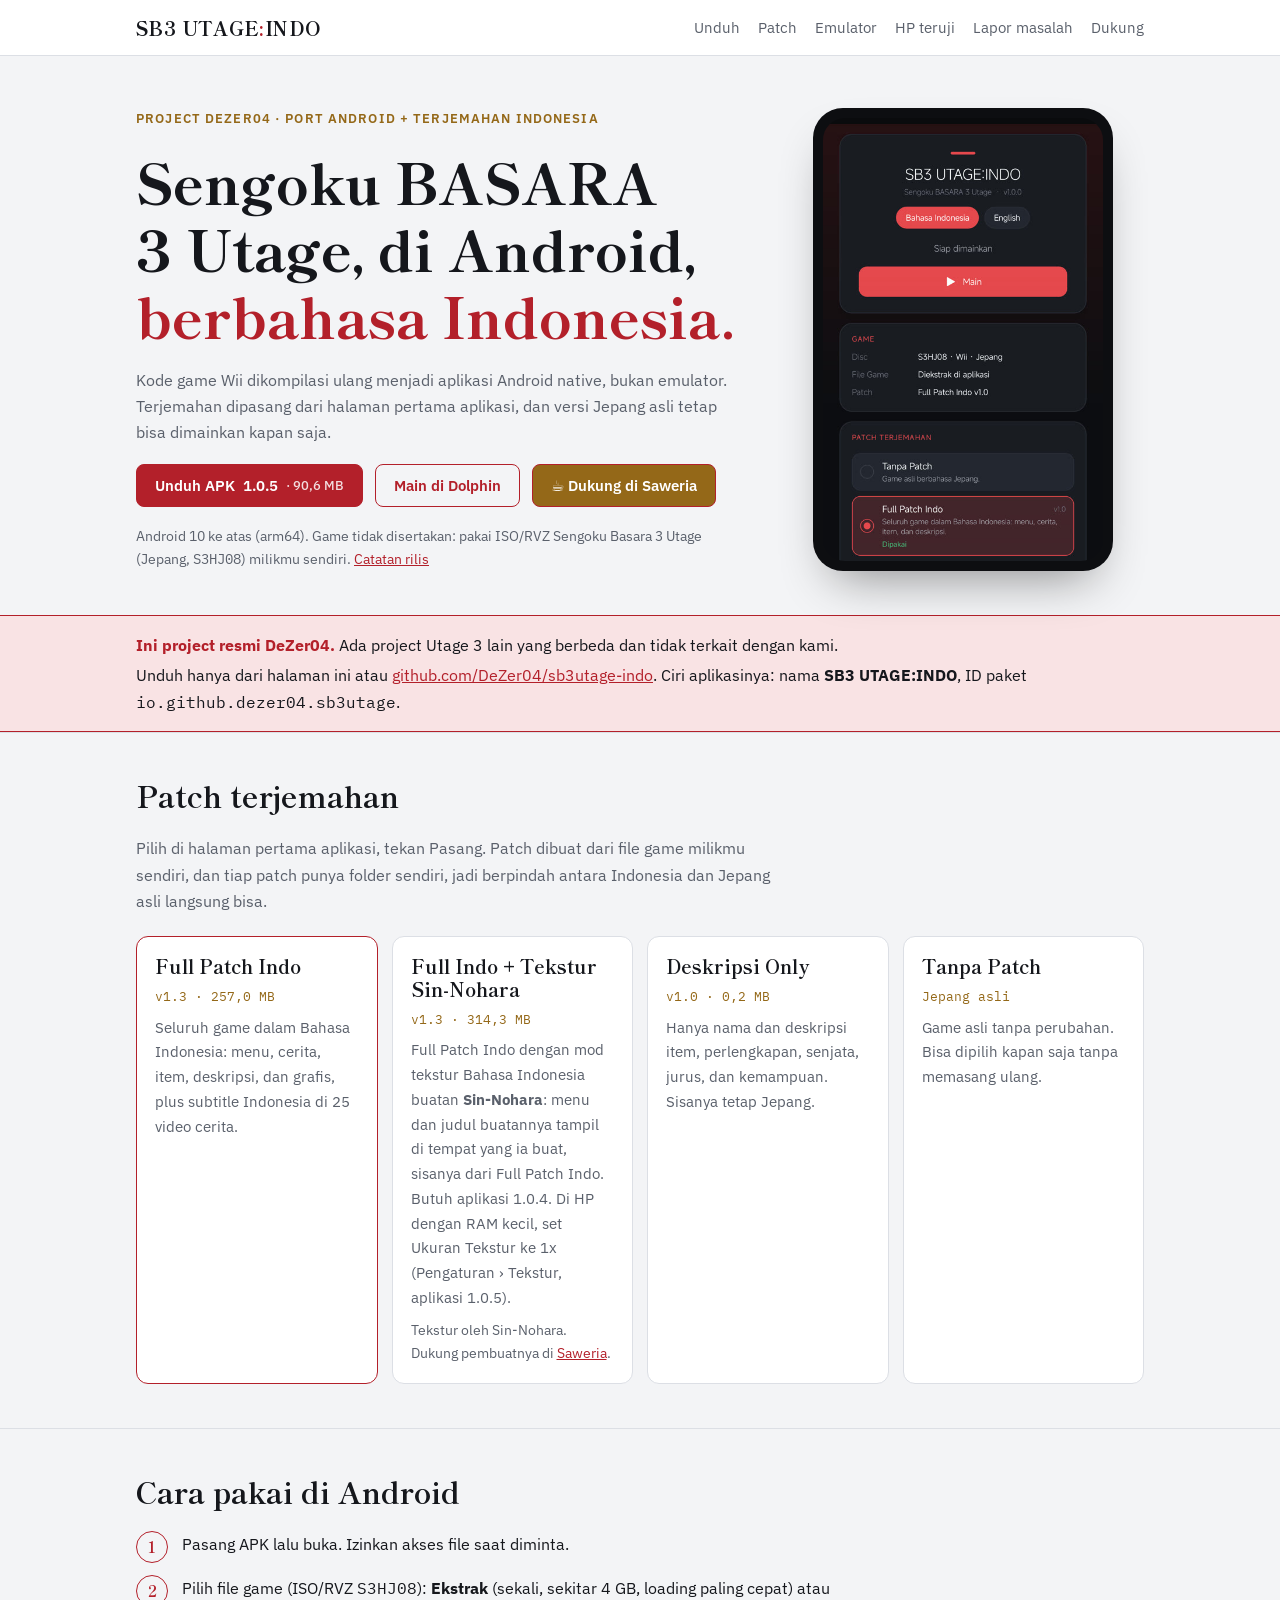
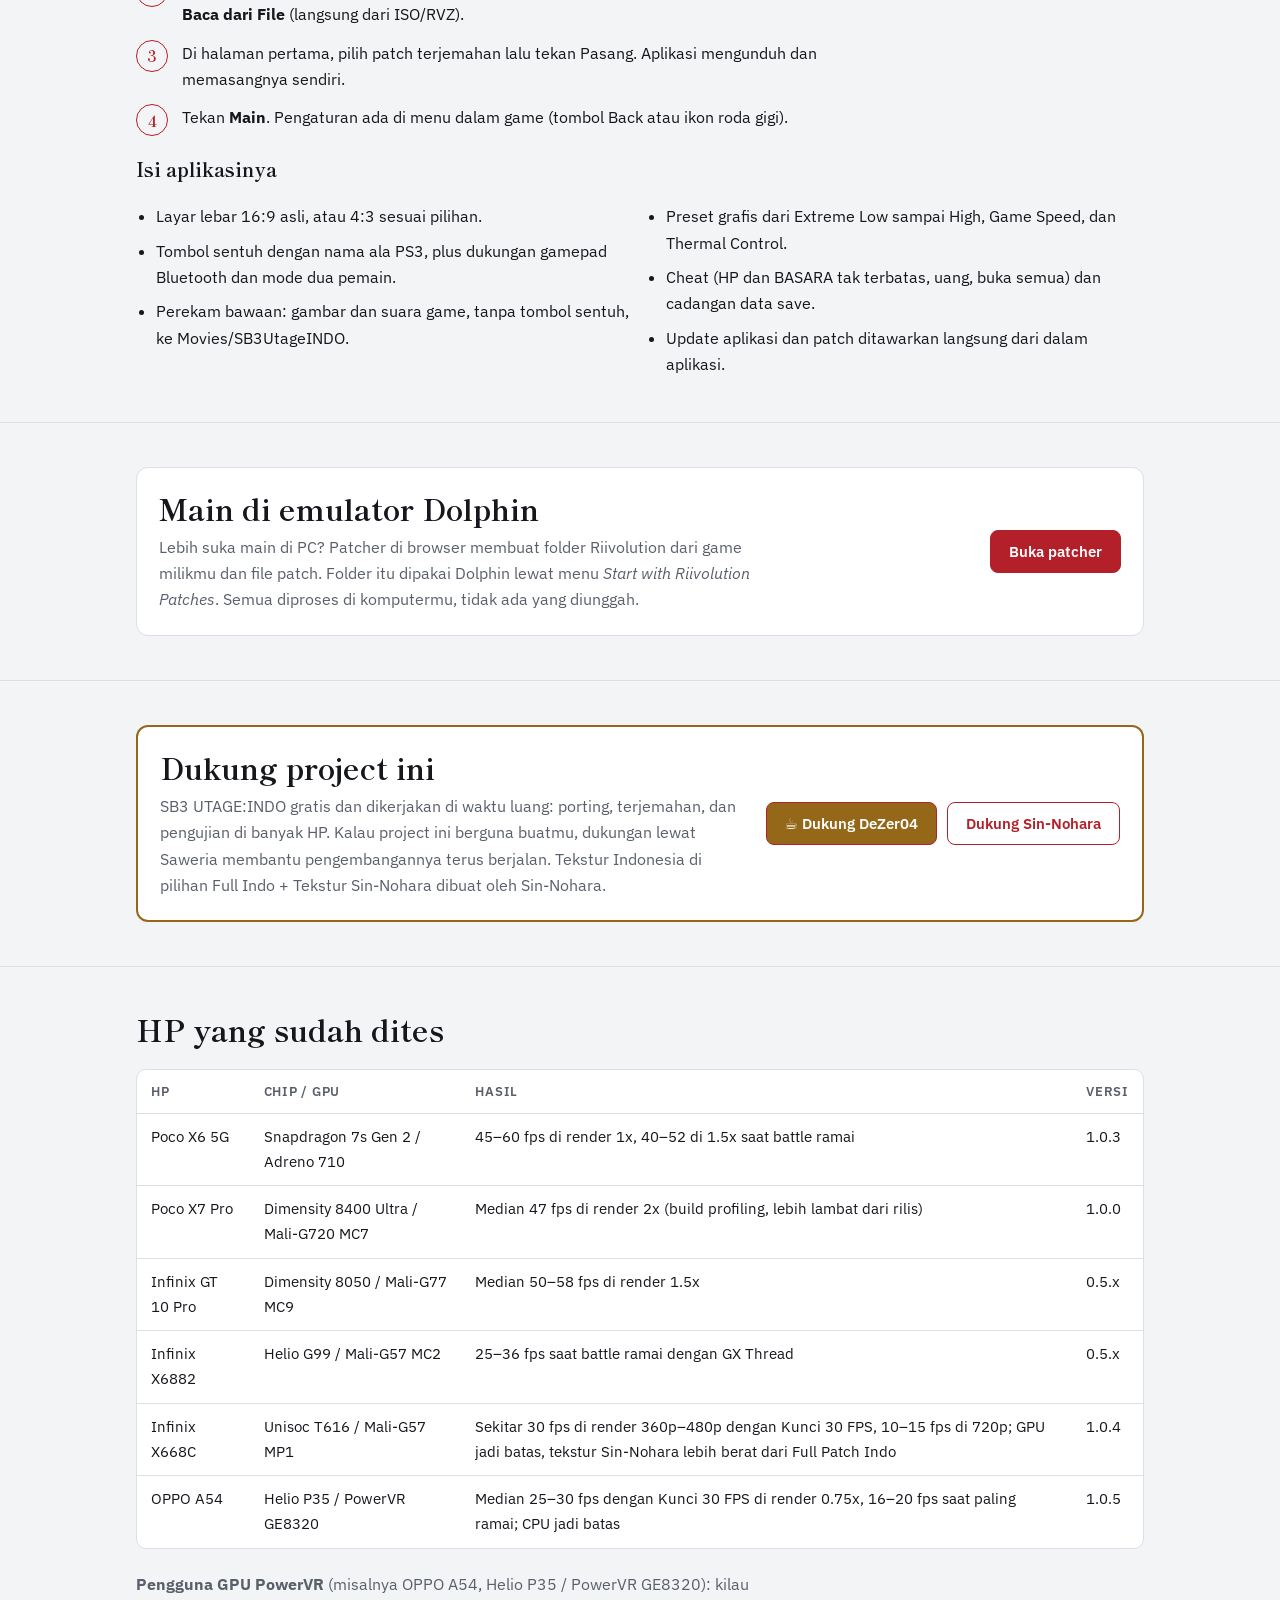
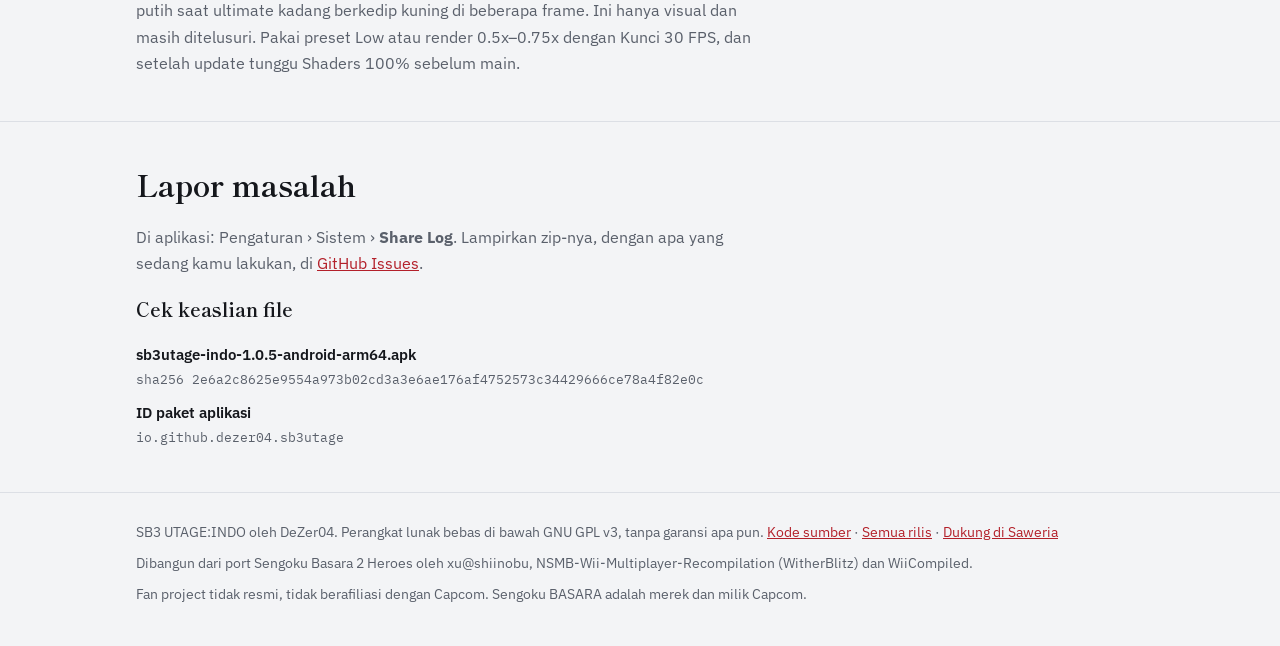
==== commit c20fb9ba: "Site and README: make the Saweria support link prominent A gold "Dukung di Saweria" button next to t" ====
--- a/docs/index.html
+++ b/docs/index.html
@@ -27,6 +27,11 @@
 .features li { break-inside: avoid; margin-bottom: 8px; }
 .emu { display: grid; grid-template-columns: minmax(0, 1fr) auto; gap: 20px; align-items: center; background: var(--paper); border: 1px solid var(--line); border-radius: 12px; padding: 22px; }
 .emu p { color: var(--muted); max-width: 62ch; }
+.btn.support { background: var(--gold); color: var(--crimson-ink); }
+.support-card { display: grid; grid-template-columns: minmax(0, 1fr) auto; gap: 20px; align-items: center; background: var(--paper); border: 2px solid var(--gold); border-radius: 12px; padding: 22px; }
+.support-card p { color: var(--muted); max-width: 62ch; }
+.support-card .actions { display: flex; gap: 10px; flex-wrap: wrap; }
+@media (max-width: 760px) { .support-card { grid-template-columns: 1fr; } }
 dl.sums { margin: 0; display: grid; gap: 12px; }
 dl.sums dt { font-weight: 600; font-size: 15px; }
 dl.sums dd { margin: 2px 0 0; font: 13px/1.5 var(--mono); color: var(--muted); overflow-wrap: anywhere; }
@@ -46,6 +51,7 @@
       <a href="patcher/">Emulator</a>
       <a href="#hp">HP teruji</a>
       <a href="#lapor">Lapor masalah</a>
+      <a href="#dukung">Dukung</a>
     </nav>
   </div>
 </header>
@@ -60,9 +66,9 @@
         <div class="actions">
           <a class="btn primary" id="apk-link" href="https://github.com/DeZer04/sb3utage-indo/releases/download/v1.0.5/sb3utage-indo-1.0.5-android-arm64.apk">Unduh APK <span id="apk-ver">1.0.5</span> <small id="apk-size">· 90,6 MB</small></a>
           <a class="btn ghost" href="patcher/">Main di Dolphin</a>
+          <a class="btn support" href="https://saweria.co/deozz" target="_blank" rel="noopener">☕ Dukung di Saweria</a>
         </div>
         <p class="req">Android 10 ke atas (arm64). Game tidak disertakan: pakai ISO/RVZ Sengoku Basara 3 Utage (Jepang, <span class="mono">S3HJ08</span>) milikmu sendiri. <a id="rel-link" href="https://github.com/DeZer04/sb3utage-indo/releases/tag/v1.0.5">Catatan rilis</a></p>
-        <p class="req">Suka project ini? <a href="https://saweria.co/deozz">Dukung DeZer04 di Saweria</a>.</p>
       </div>
       <div class="phone"><img src="assets/launcher.jpg" width="480" height="759" alt="Halaman pertama aplikasi SB3 UTAGE:INDO: tombol Main, info game S3HJ08, dan daftar patch terjemahan."></div>
     </div>
@@ -134,6 +140,21 @@
           <p>Lebih suka main di PC? Patcher di browser membuat folder Riivolution dari game milikmu dan file patch. Folder itu dipakai Dolphin lewat menu <i>Start with Riivolution Patches</i>. Semua diproses di komputermu, tidak ada yang diunggah.</p>
         </div>
         <a class="btn primary" href="patcher/">Buka patcher</a>
+      </div>
+    </div>
+  </section>
+
+  <section class="block" id="dukung">
+    <div class="wrap">
+      <div class="support-card">
+        <div style="display:grid;gap:8px">
+          <h2>Dukung project ini</h2>
+          <p>SB3 UTAGE:INDO gratis dan dikerjakan di waktu luang: porting, terjemahan, dan pengujian di banyak HP. Kalau project ini berguna buatmu, dukungan lewat Saweria membantu pengembangannya terus berjalan. Tekstur Indonesia di pilihan Full Indo + Tekstur Sin-Nohara dibuat oleh Sin-Nohara.</p>
+        </div>
+        <div class="actions">
+          <a class="btn support" href="https://saweria.co/deozz" target="_blank" rel="noopener">☕ Dukung DeZer04</a>
+          <a class="btn ghost" href="https://saweria.co/SinNohara" target="_blank" rel="noopener">Dukung Sin-Nohara</a>
+        </div>
       </div>
     </div>
   </section>
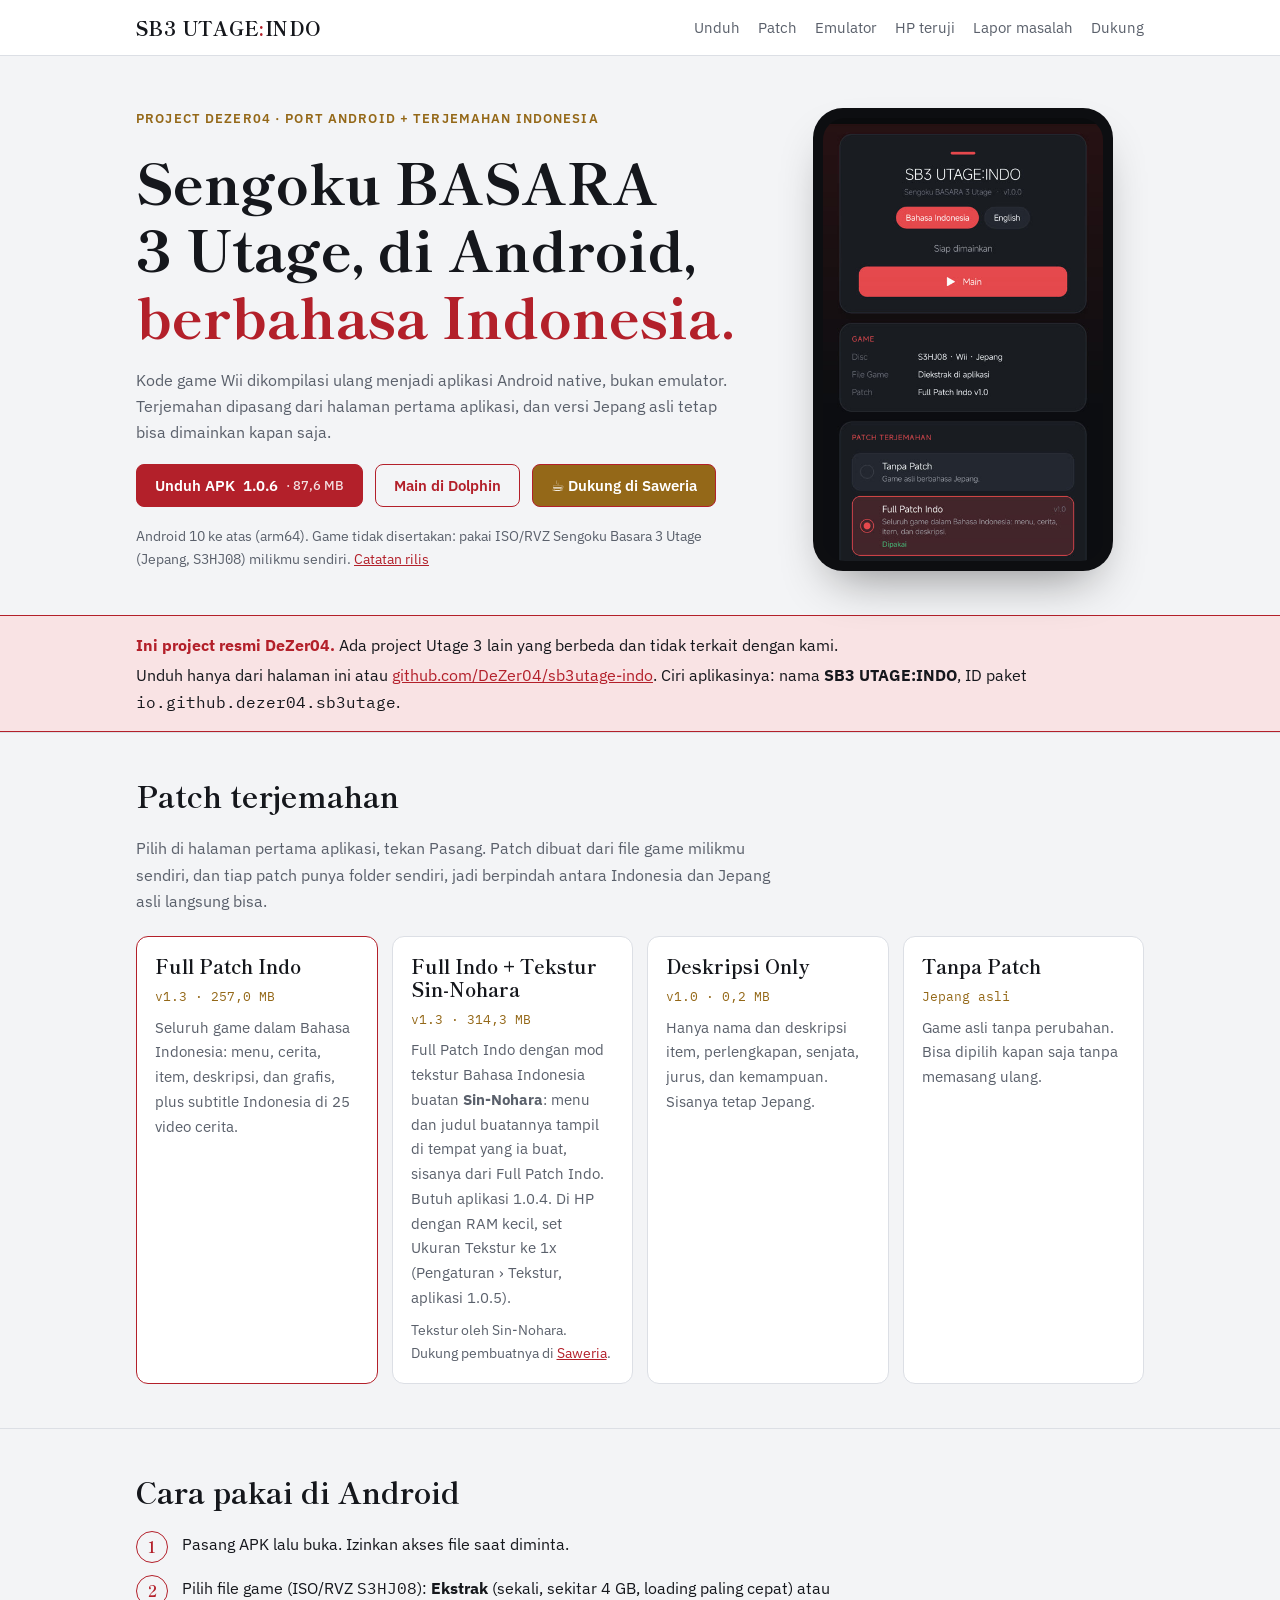
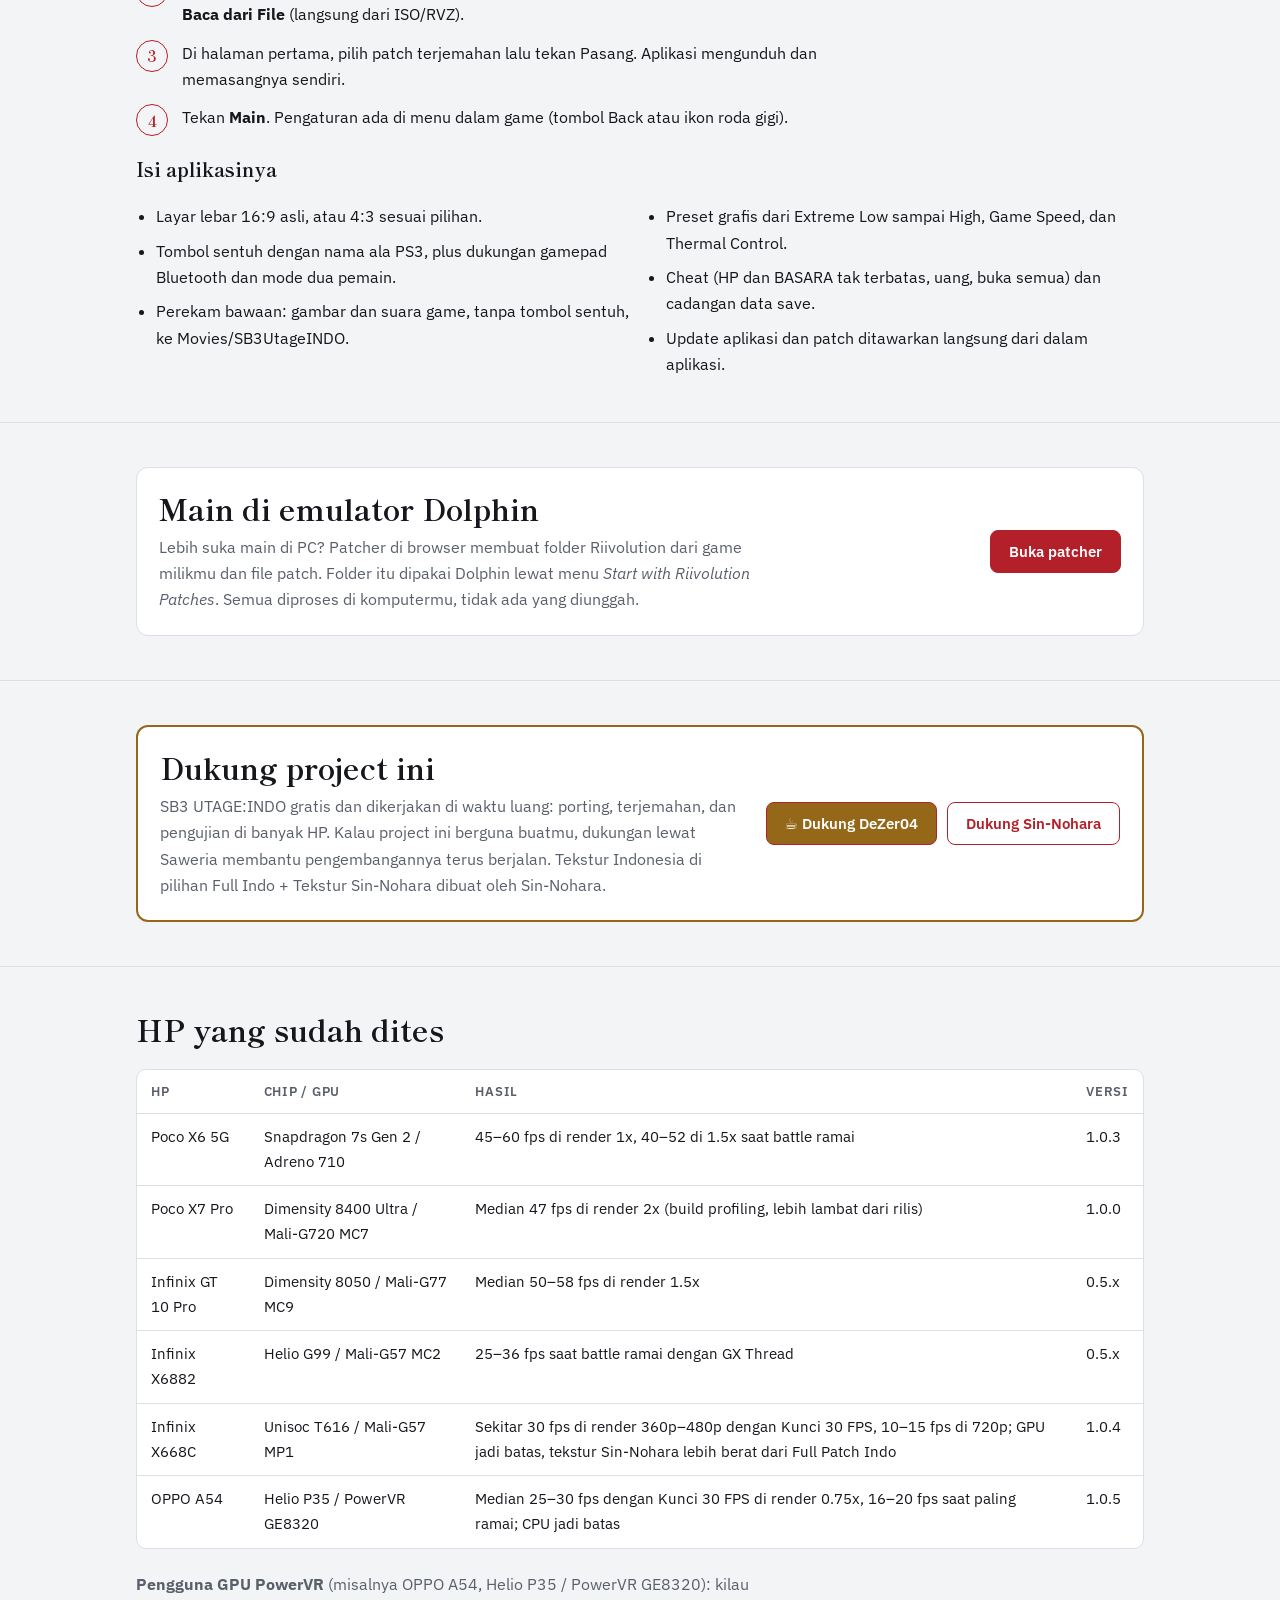
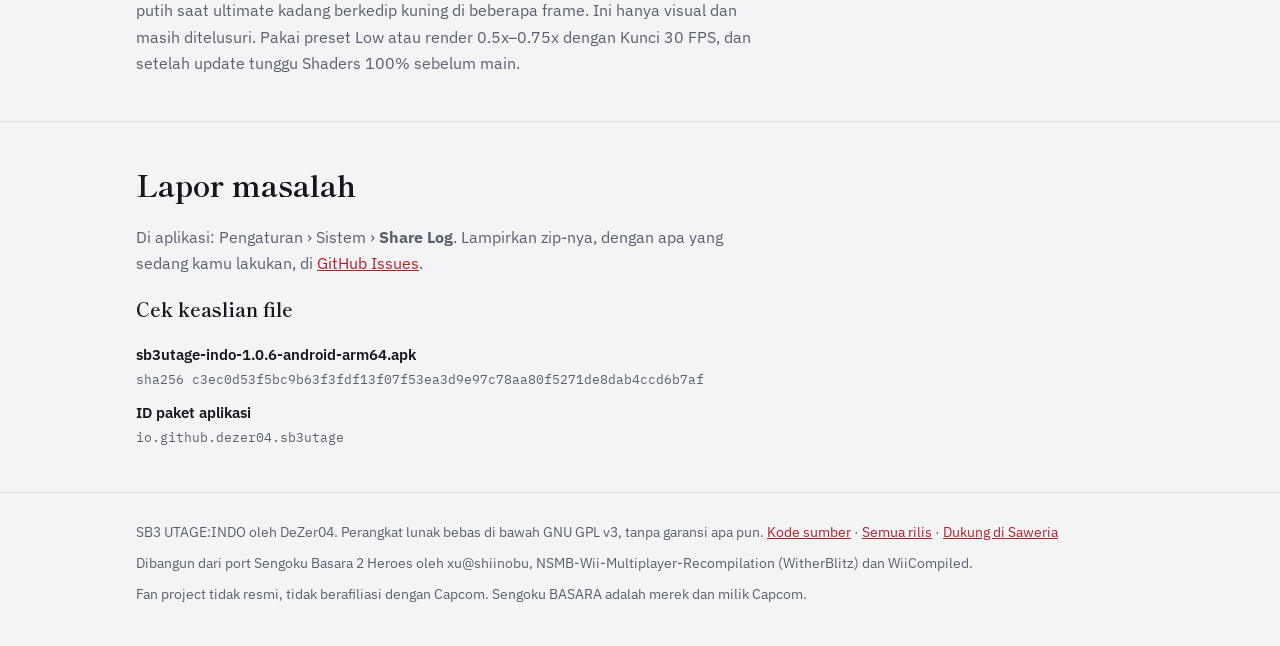
==== commit eeda24ce: "1.0.6 (vc83): fewer crashes, the game kept in memory - GPU strain guard: a present blocked 400 ms (o" ====
--- a/docs/index.html
+++ b/docs/index.html
@@ -64,7 +64,7 @@
         <h1>Sengoku BASARA 3 Utage, di Android, <em>berbahasa Indonesia.</em></h1>
         <p class="lead">Kode game Wii dikompilasi ulang menjadi aplikasi Android native, bukan emulator. Terjemahan dipasang dari halaman pertama aplikasi, dan versi Jepang asli tetap bisa dimainkan kapan saja.</p>
         <div class="actions">
-          <a class="btn primary" id="apk-link" href="https://github.com/DeZer04/sb3utage-indo/releases/download/v1.0.5/sb3utage-indo-1.0.5-android-arm64.apk">Unduh APK <span id="apk-ver">1.0.5</span> <small id="apk-size">· 90,6 MB</small></a>
+          <a class="btn primary" id="apk-link" href="https://github.com/DeZer04/sb3utage-indo/releases/download/v1.0.6/sb3utage-indo-1.0.6-android-arm64.apk">Unduh APK <span id="apk-ver">1.0.6</span> <small id="apk-size">· 87,6 MB</small></a>
           <a class="btn ghost" href="patcher/">Main di Dolphin</a>
           <a class="btn support" href="https://saweria.co/deozz" target="_blank" rel="noopener">☕ Dukung di Saweria</a>
         </div>
@@ -185,7 +185,7 @@
       <p class="lead">Di aplikasi: Pengaturan › Sistem › <b>Share Log</b>. Lampirkan zip-nya, dengan apa yang sedang kamu lakukan, di <a href="https://github.com/DeZer04/sb3utage-indo/issues">GitHub Issues</a>.</p>
       <h3>Cek keaslian file</h3>
       <dl class="sums">
-        <div><dt id="sum-apk-name">sb3utage-indo-1.0.5-android-arm64.apk</dt><dd id="sum-apk">sha256 2e6a2c8625e9554a973b02cd3a3e6ae176af4752573c34429666ce78a4f82e0c</dd></div>
+        <div><dt id="sum-apk-name">sb3utage-indo-1.0.6-android-arm64.apk</dt><dd id="sum-apk">sha256 c3ec0d53f5bc9b63f3fdf13f07f53ea3d9e97c78aa80f5271de8dab4ccd6b7af</dd></div>
         <div><dt>ID paket aplikasi</dt><dd>io.github.dezer04.sb3utage</dd></div>
       </dl>
     </div>
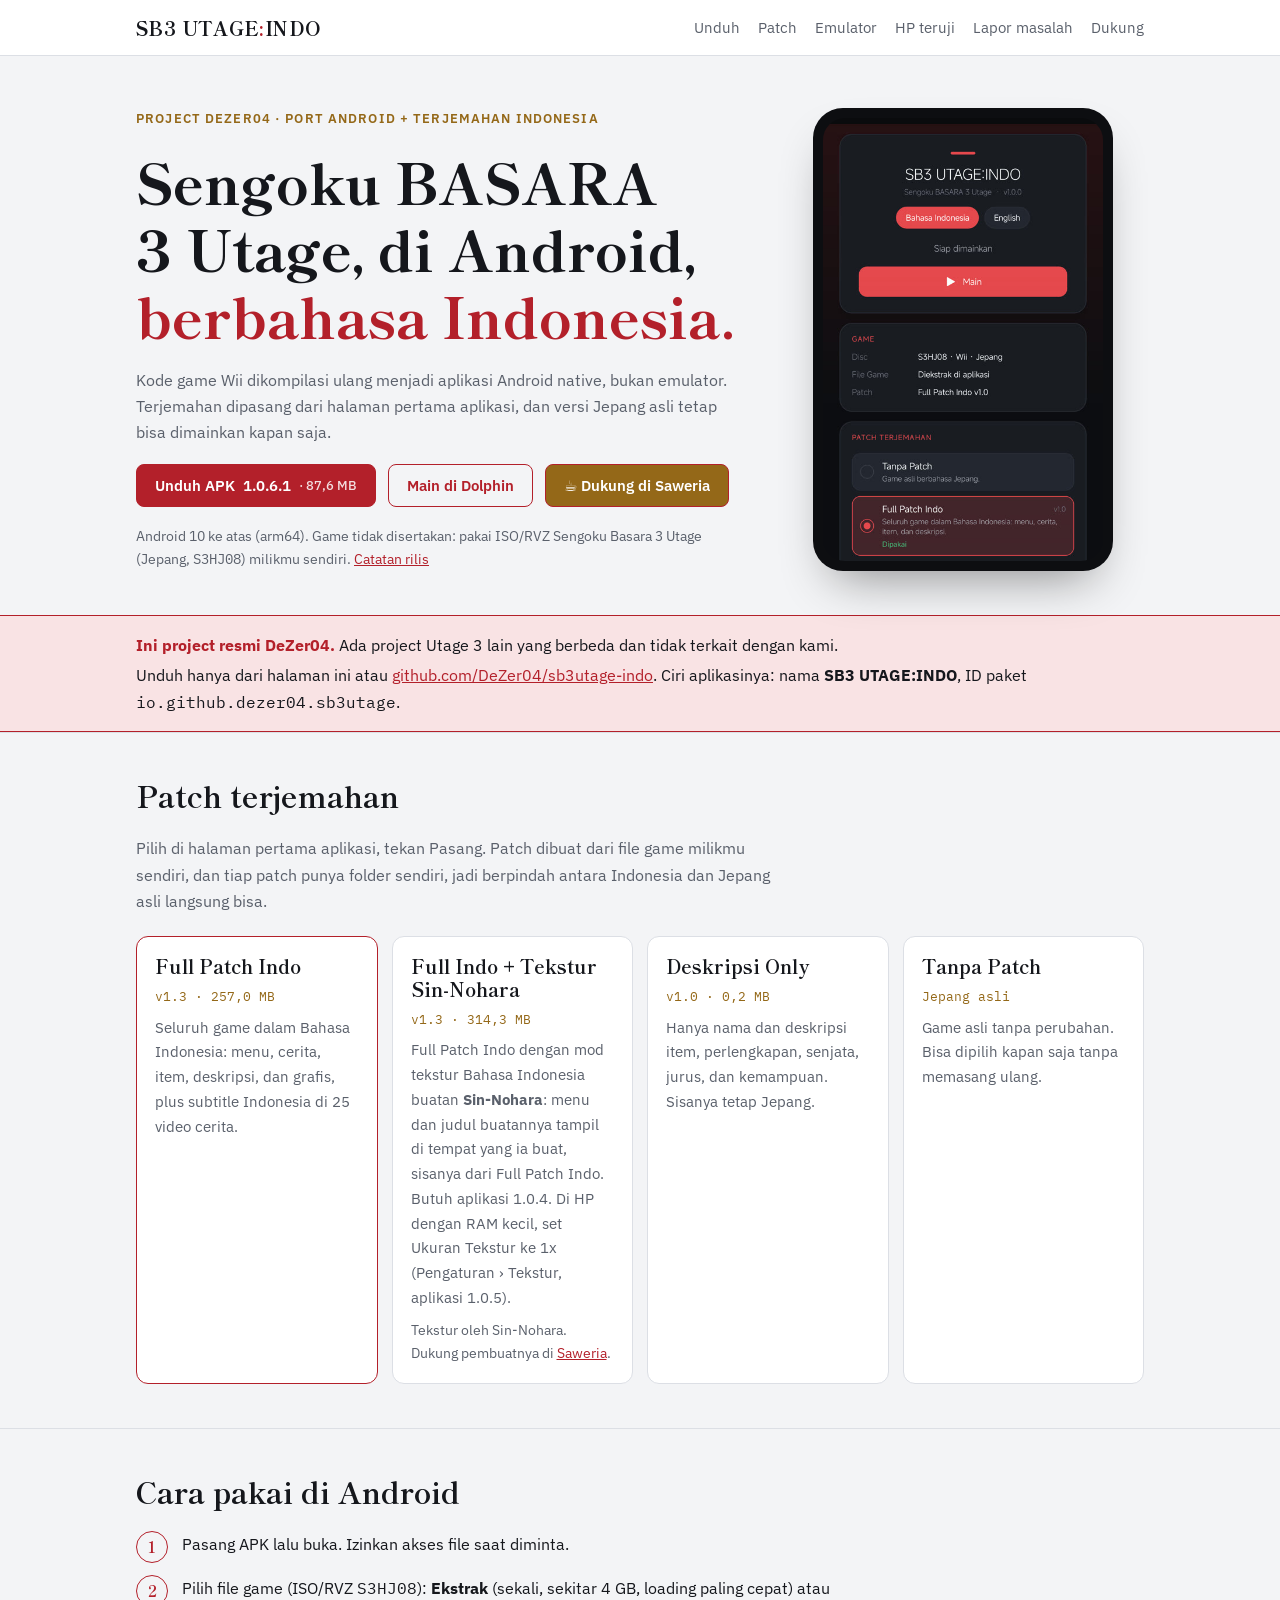
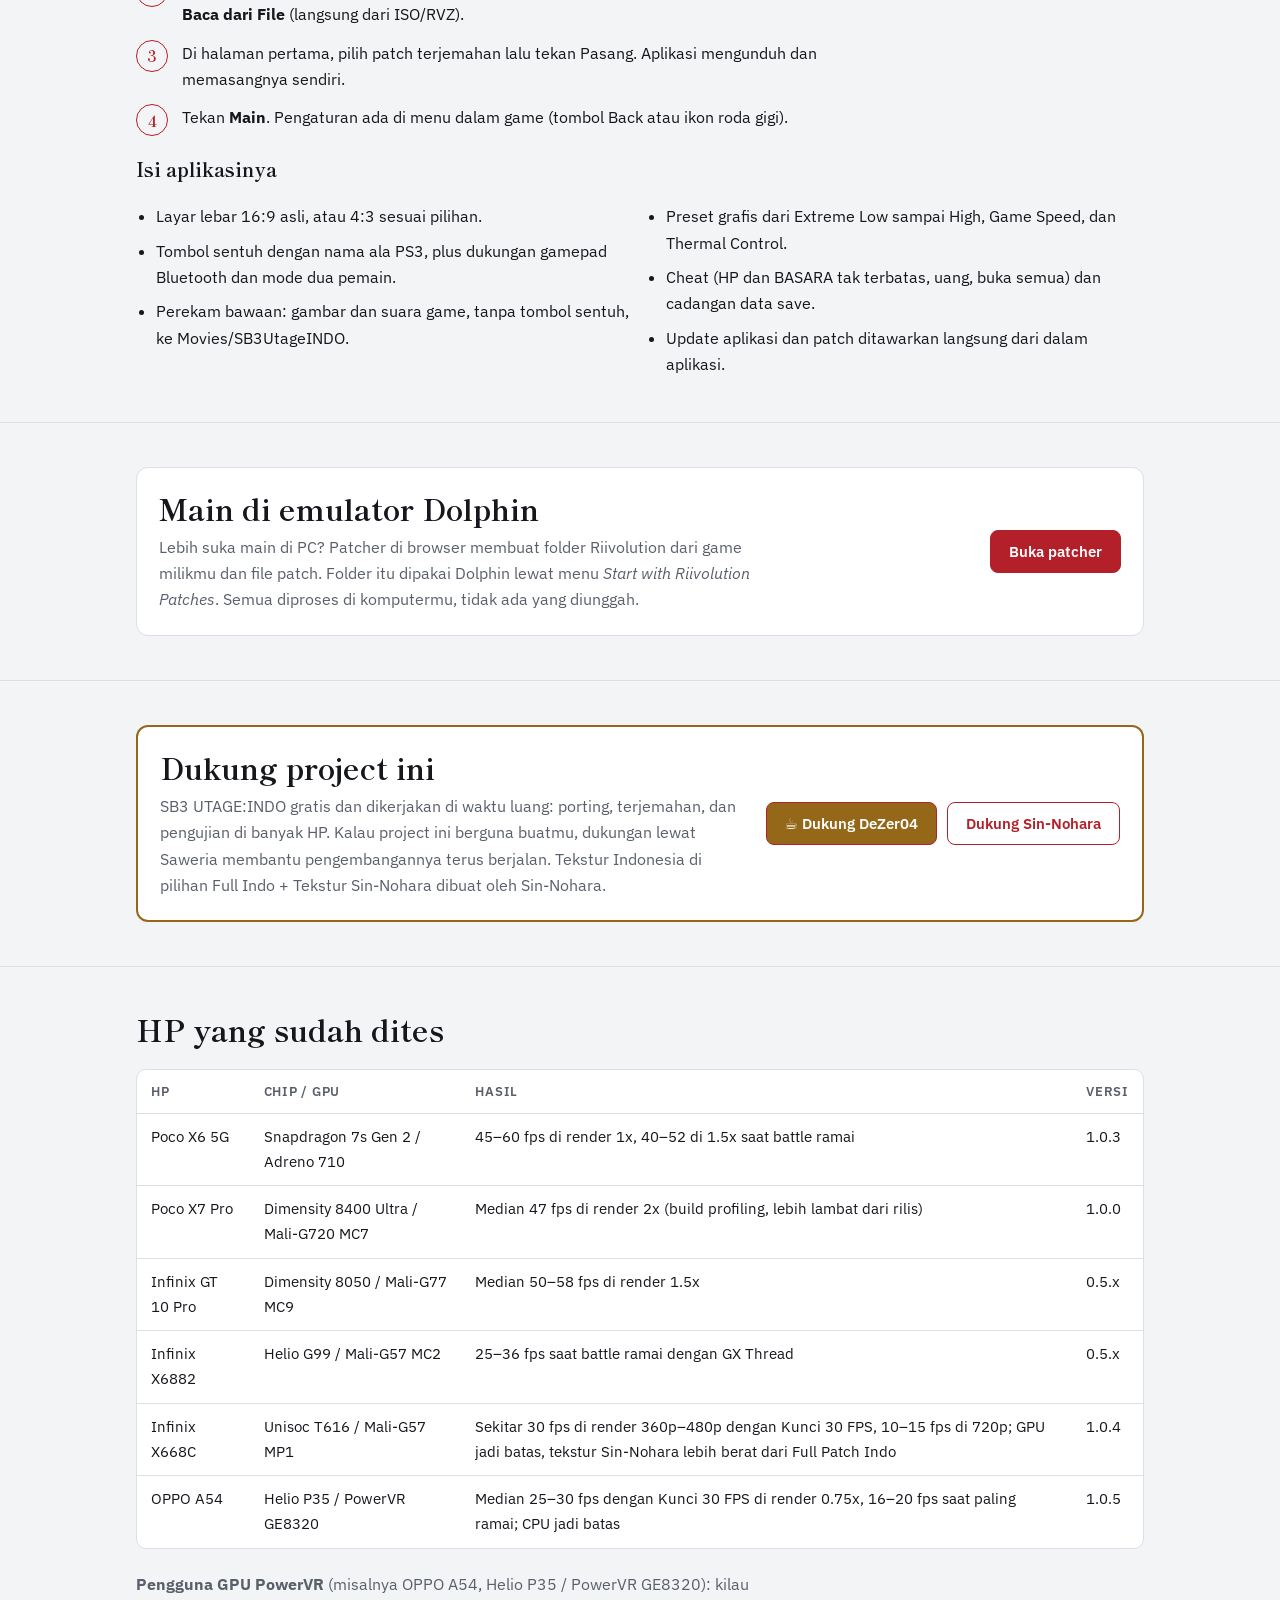
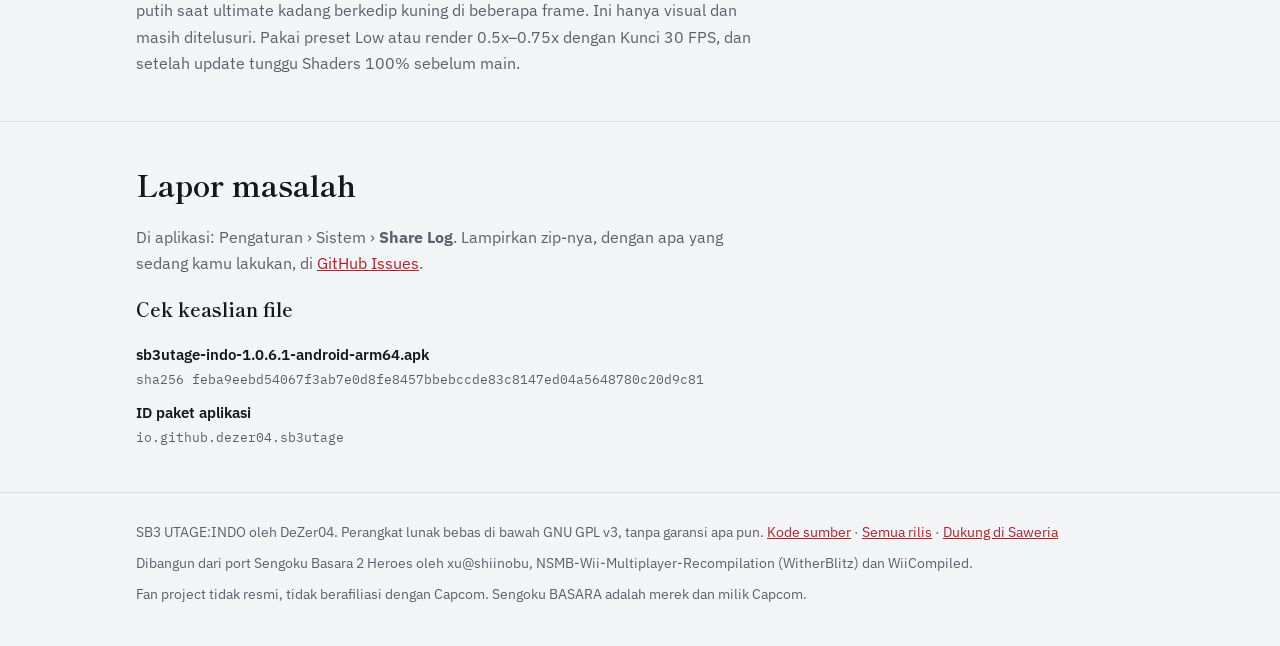
==== commit 6dc535ad: "1.0.6.1 (vc85): story cutscenes play to the end The Indonesian-subtitled movies of patch v1.3 (re-en" ====
--- a/docs/index.html
+++ b/docs/index.html
@@ -64,7 +64,7 @@
         <h1>Sengoku BASARA 3 Utage, di Android, <em>berbahasa Indonesia.</em></h1>
         <p class="lead">Kode game Wii dikompilasi ulang menjadi aplikasi Android native, bukan emulator. Terjemahan dipasang dari halaman pertama aplikasi, dan versi Jepang asli tetap bisa dimainkan kapan saja.</p>
         <div class="actions">
-          <a class="btn primary" id="apk-link" href="https://github.com/DeZer04/sb3utage-indo/releases/download/v1.0.6/sb3utage-indo-1.0.6-android-arm64.apk">Unduh APK <span id="apk-ver">1.0.6</span> <small id="apk-size">· 87,6 MB</small></a>
+          <a class="btn primary" id="apk-link" href="https://github.com/DeZer04/sb3utage-indo/releases/download/v1.0.6.1/sb3utage-indo-1.0.6.1-android-arm64.apk">Unduh APK <span id="apk-ver">1.0.6.1</span> <small id="apk-size">· 87,6 MB</small></a>
           <a class="btn ghost" href="patcher/">Main di Dolphin</a>
           <a class="btn support" href="https://saweria.co/deozz" target="_blank" rel="noopener">☕ Dukung di Saweria</a>
         </div>
@@ -185,7 +185,7 @@
       <p class="lead">Di aplikasi: Pengaturan › Sistem › <b>Share Log</b>. Lampirkan zip-nya, dengan apa yang sedang kamu lakukan, di <a href="https://github.com/DeZer04/sb3utage-indo/issues">GitHub Issues</a>.</p>
       <h3>Cek keaslian file</h3>
       <dl class="sums">
-        <div><dt id="sum-apk-name">sb3utage-indo-1.0.6-android-arm64.apk</dt><dd id="sum-apk">sha256 c3ec0d53f5bc9b63f3fdf13f07f53ea3d9e97c78aa80f5271de8dab4ccd6b7af</dd></div>
+        <div><dt id="sum-apk-name">sb3utage-indo-1.0.6.1-android-arm64.apk</dt><dd id="sum-apk">sha256 feba9eebd54067f3ab7e0d8fe8457bbebccde83c8147ed04a5648780c20d9c81</dd></div>
         <div><dt>ID paket aplikasi</dt><dd>io.github.dezer04.sb3utage</dd></div>
       </dl>
     </div>
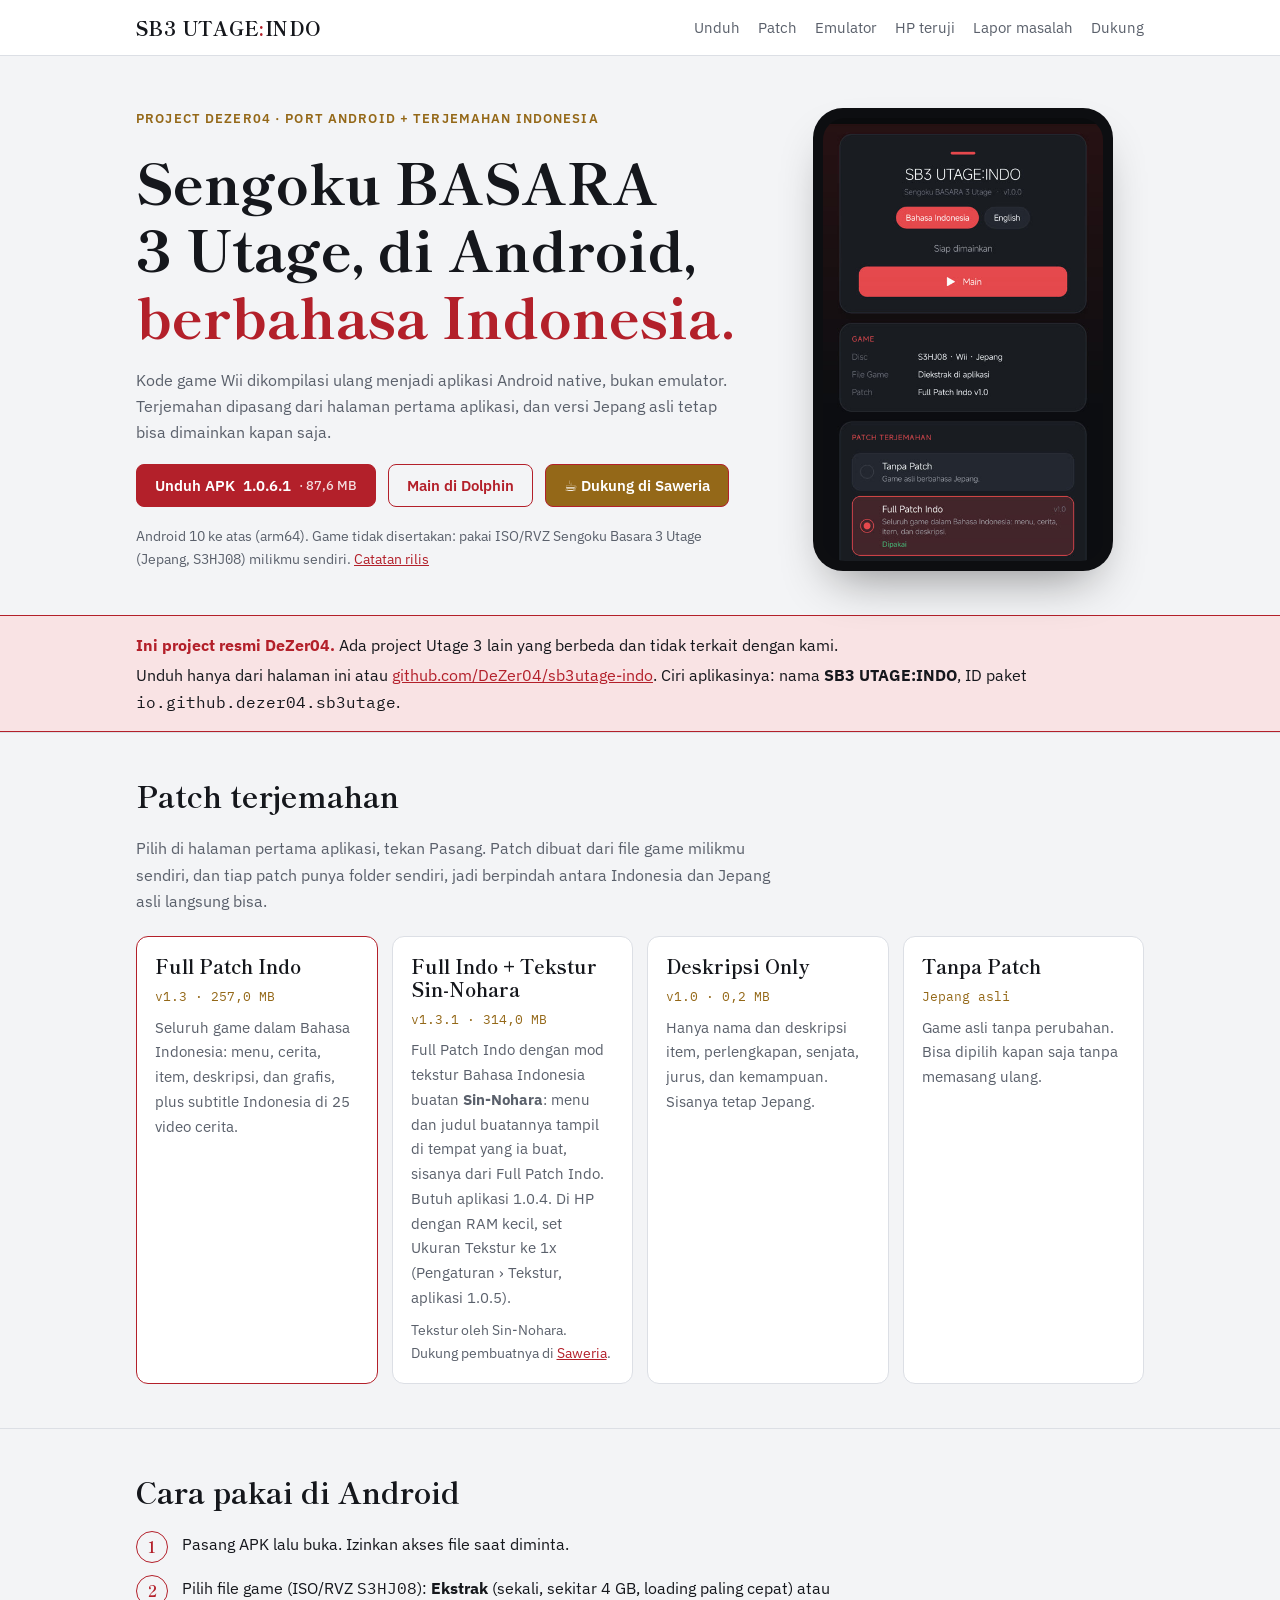
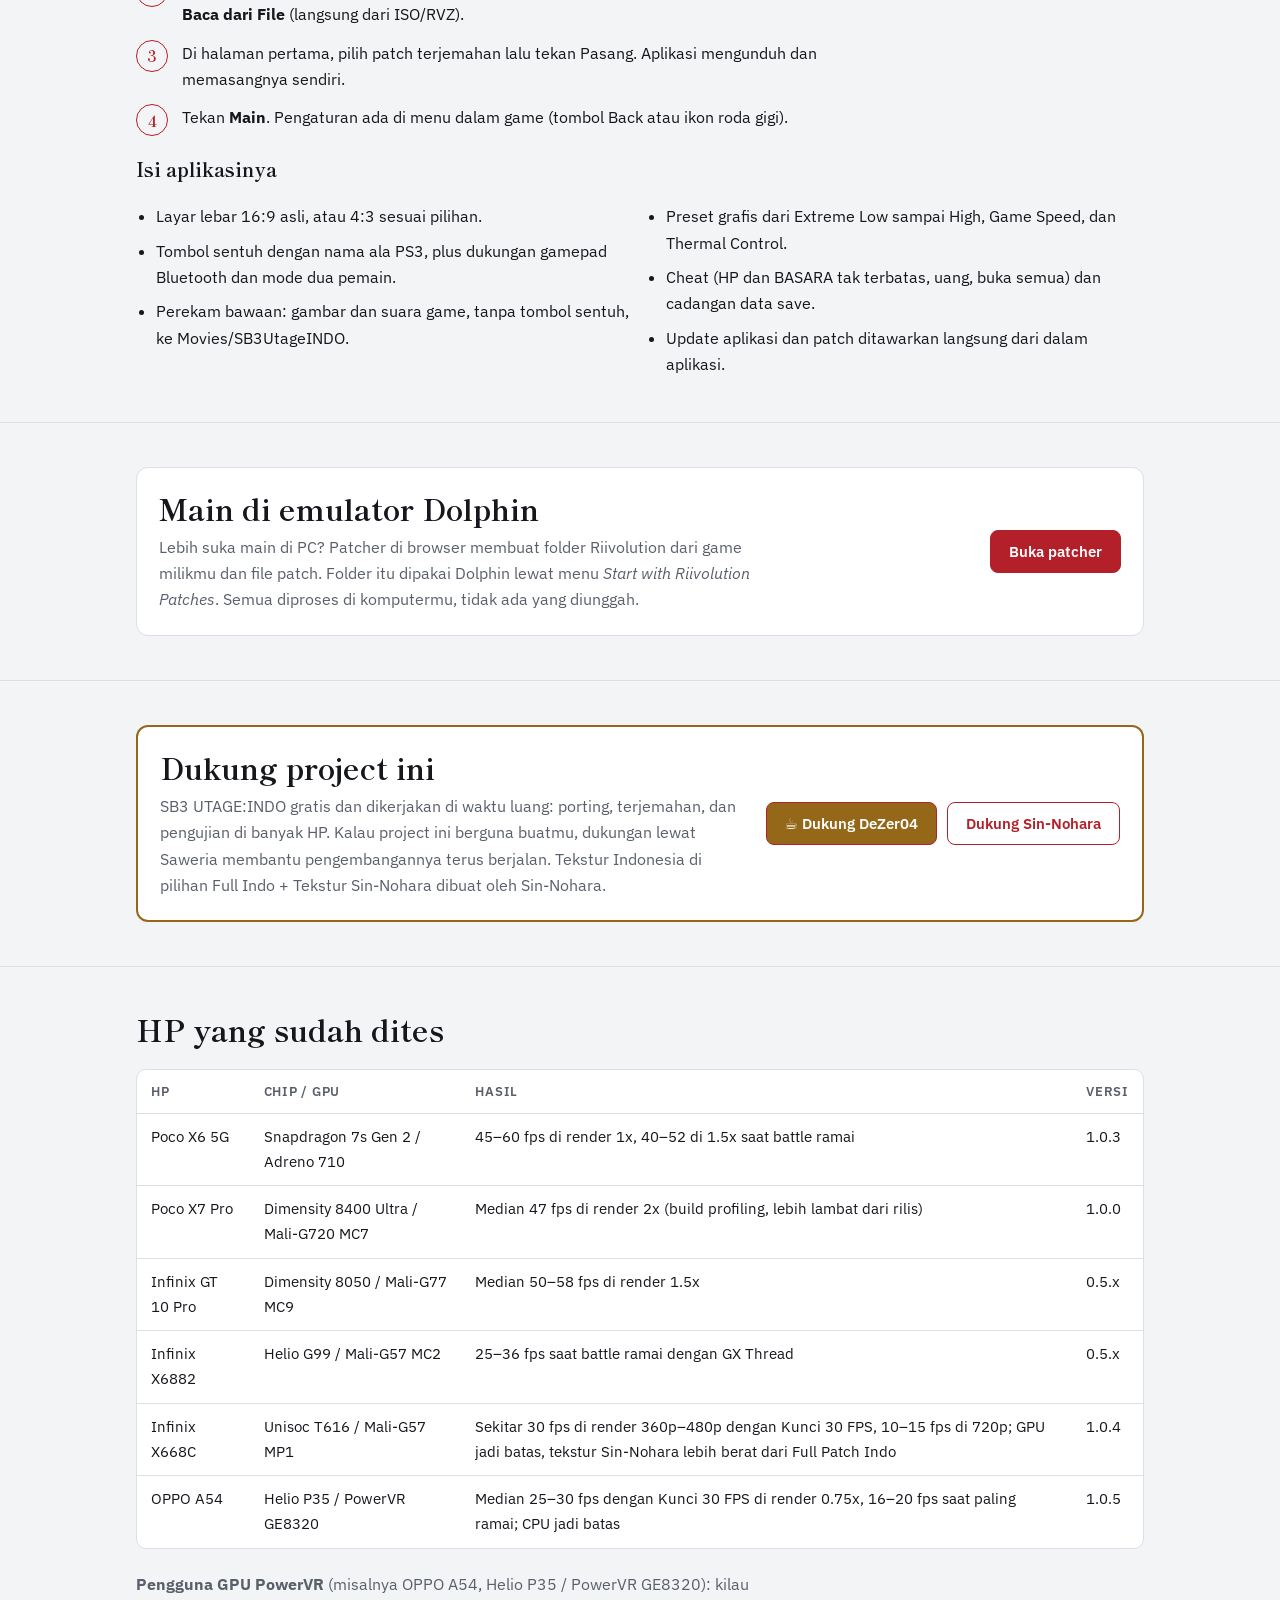
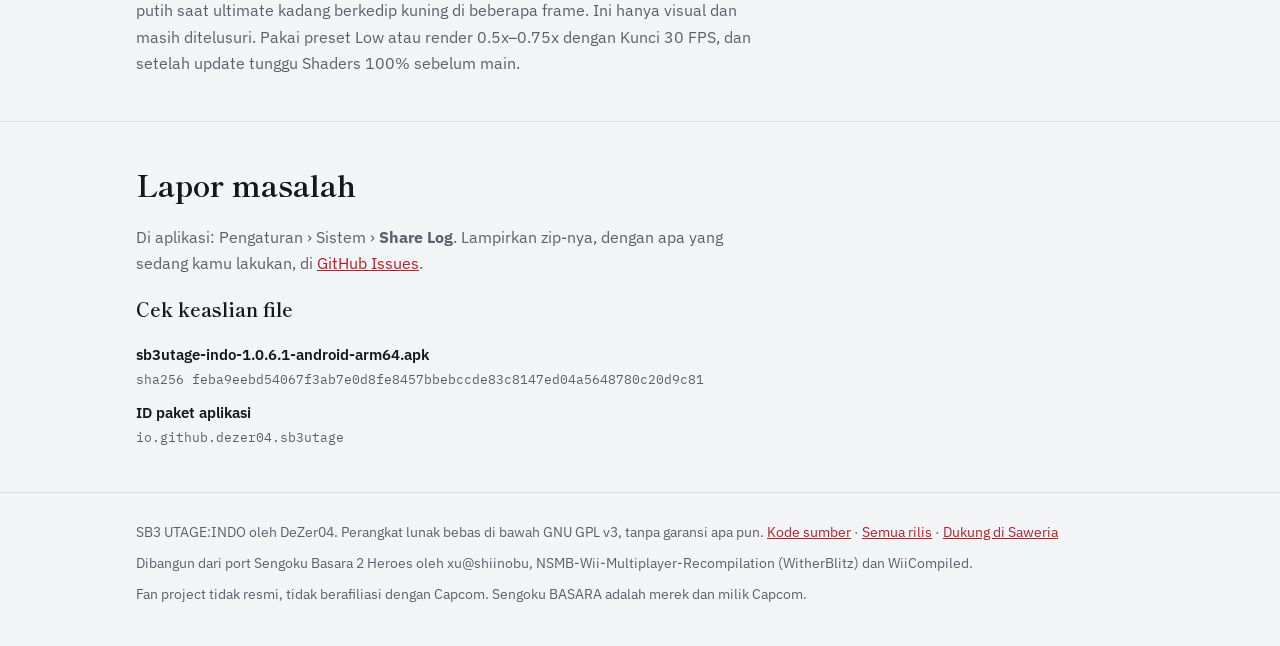
==== commit 81bd846d: "Full Indo + Sin-Nohara textures 1.3.1: 19 textures updated by Sin-Nohara The same Full Patch Indo v1" ====
--- a/docs/index.html
+++ b/docs/index.html
@@ -93,7 +93,7 @@
         </div>
         <div class="patch">
           <h3>Full Indo + Tekstur Sin-Nohara</h3>
-          <div class="ver" id="ver-full-sn">v1.3 · 314,3 MB</div>
+          <div class="ver" id="ver-full-sn">v1.3.1 · 314,0 MB</div>
           <p>Full Patch Indo dengan mod tekstur Bahasa Indonesia buatan <b>Sin-Nohara</b>: menu dan judul buatannya tampil di tempat yang ia buat, sisanya dari Full Patch Indo. Butuh aplikasi 1.0.4. Di HP dengan RAM kecil, set Ukuran Tekstur ke 1x (Pengaturan › Tekstur, aplikasi 1.0.5).</p>
           <p class="credit">Tekstur oleh Sin-Nohara. Dukung pembuatnya di <a href="https://saweria.co/SinNohara">Saweria</a>.</p>
         </div>
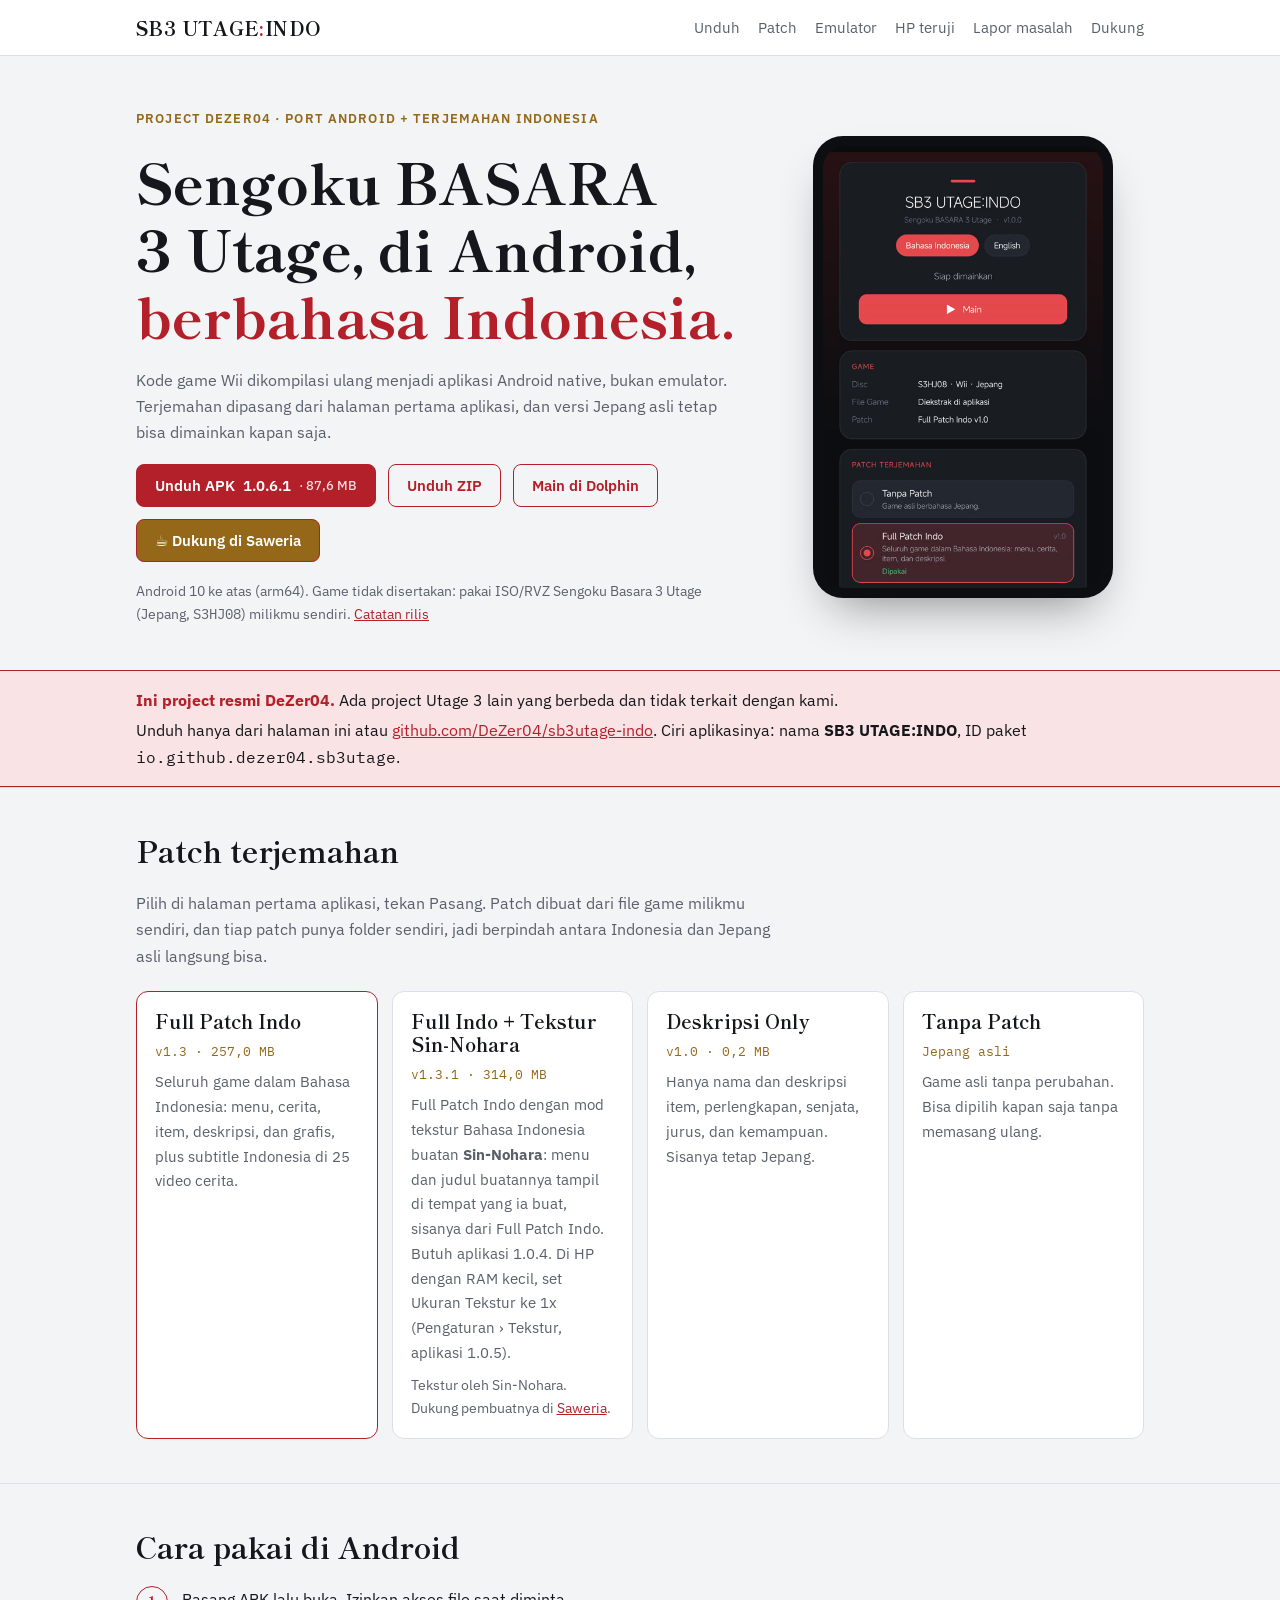
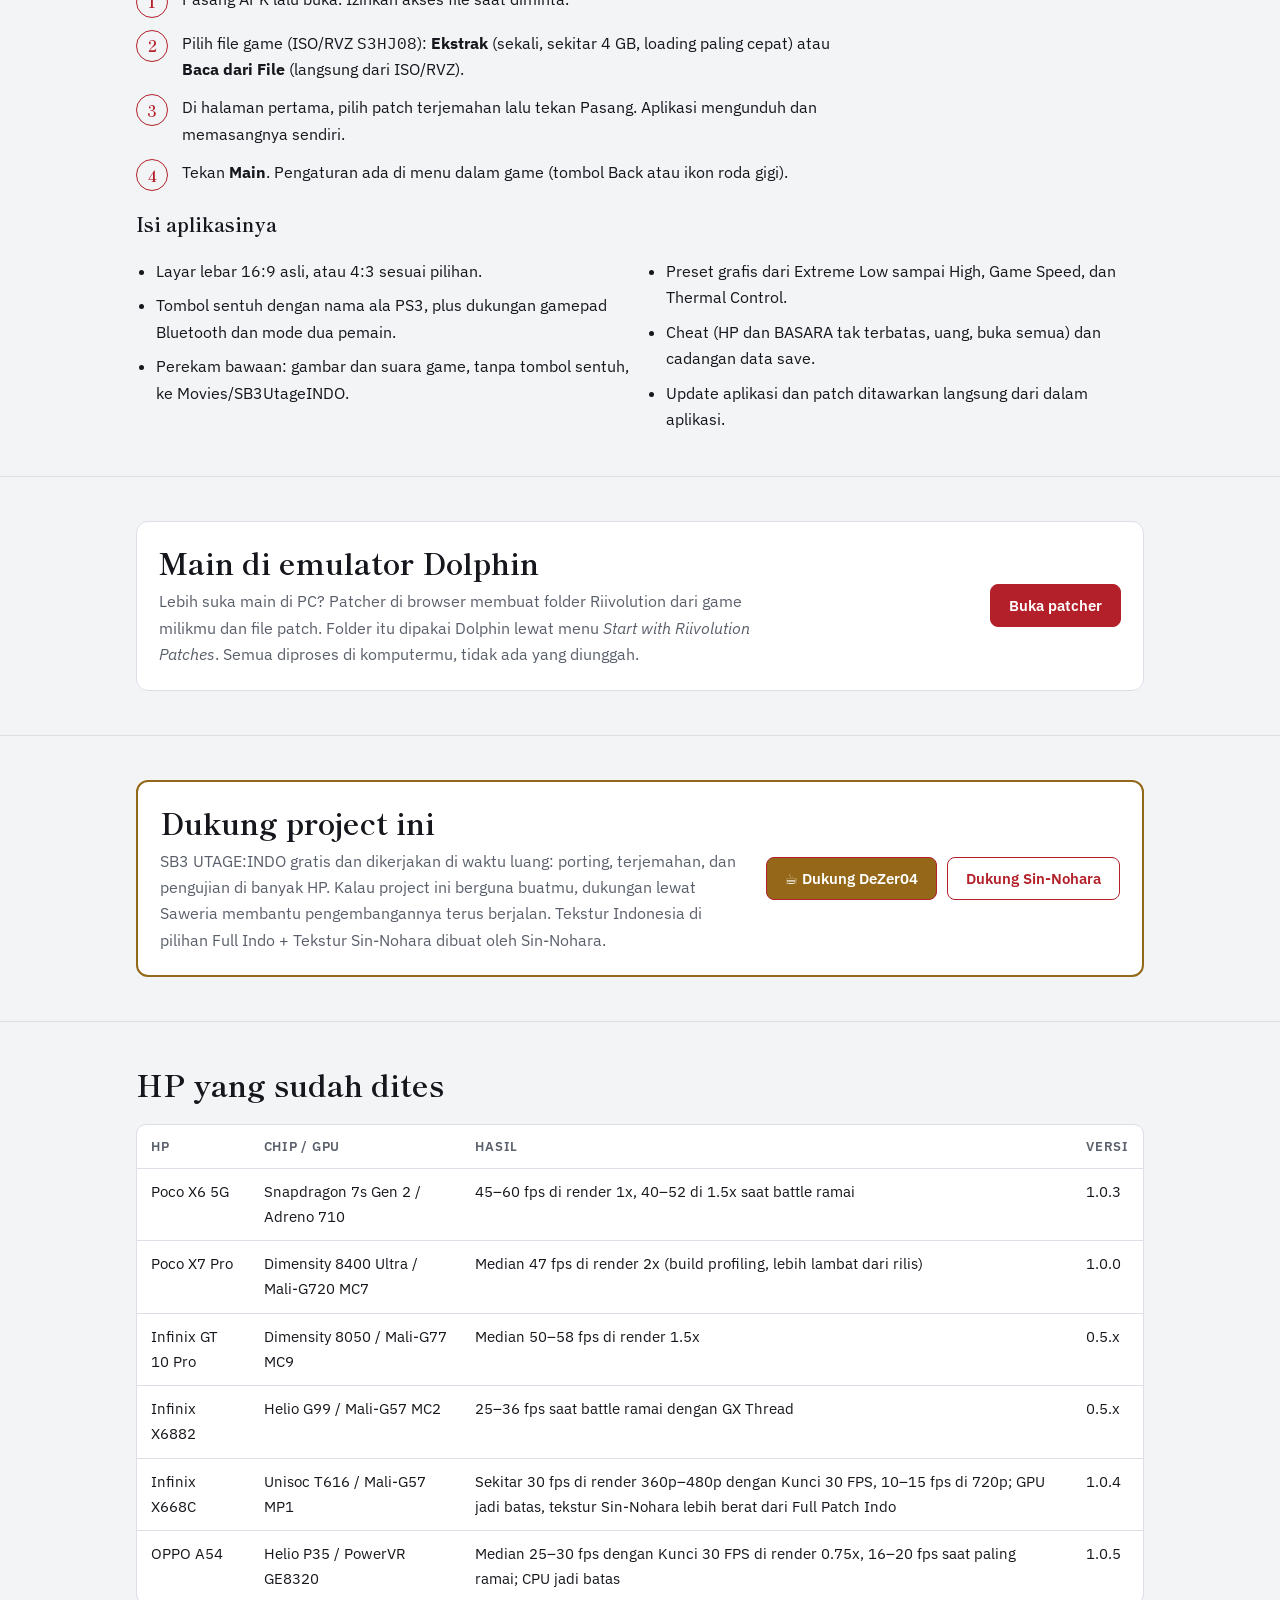
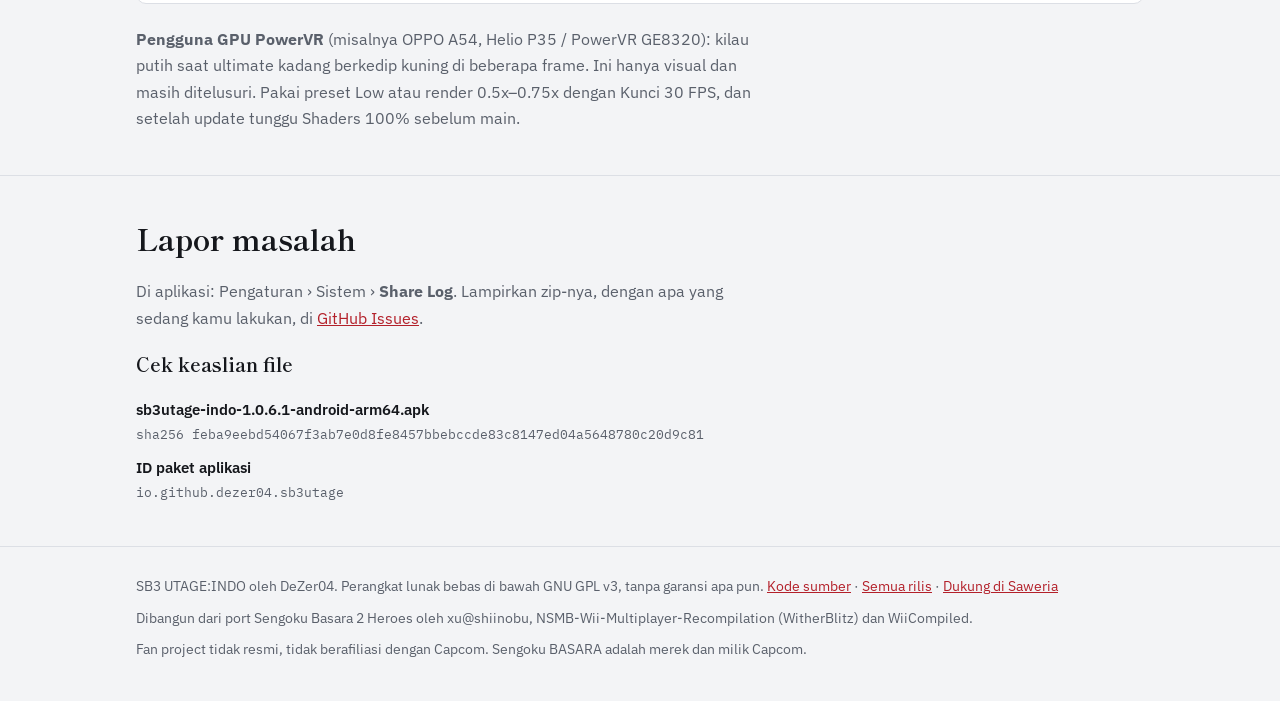
==== commit b2f8881e: "add zip file" ====
--- a/docs/index.html
+++ b/docs/index.html
@@ -65,6 +65,7 @@
         <p class="lead">Kode game Wii dikompilasi ulang menjadi aplikasi Android native, bukan emulator. Terjemahan dipasang dari halaman pertama aplikasi, dan versi Jepang asli tetap bisa dimainkan kapan saja.</p>
         <div class="actions">
           <a class="btn primary" id="apk-link" href="https://github.com/DeZer04/sb3utage-indo/releases/download/v1.0.6.1/sb3utage-indo-1.0.6.1-android-arm64.apk">Unduh APK <span id="apk-ver">1.0.6.1</span> <small id="apk-size">· 87,6 MB</small></a>
+          <a class="btn ghost" href="https://pixeldrain.com/u/QokwFSqZ">Unduh ZIP</a>
           <a class="btn ghost" href="patcher/">Main di Dolphin</a>
           <a class="btn support" href="https://saweria.co/deozz" target="_blank" rel="noopener">☕ Dukung di Saweria</a>
         </div>
